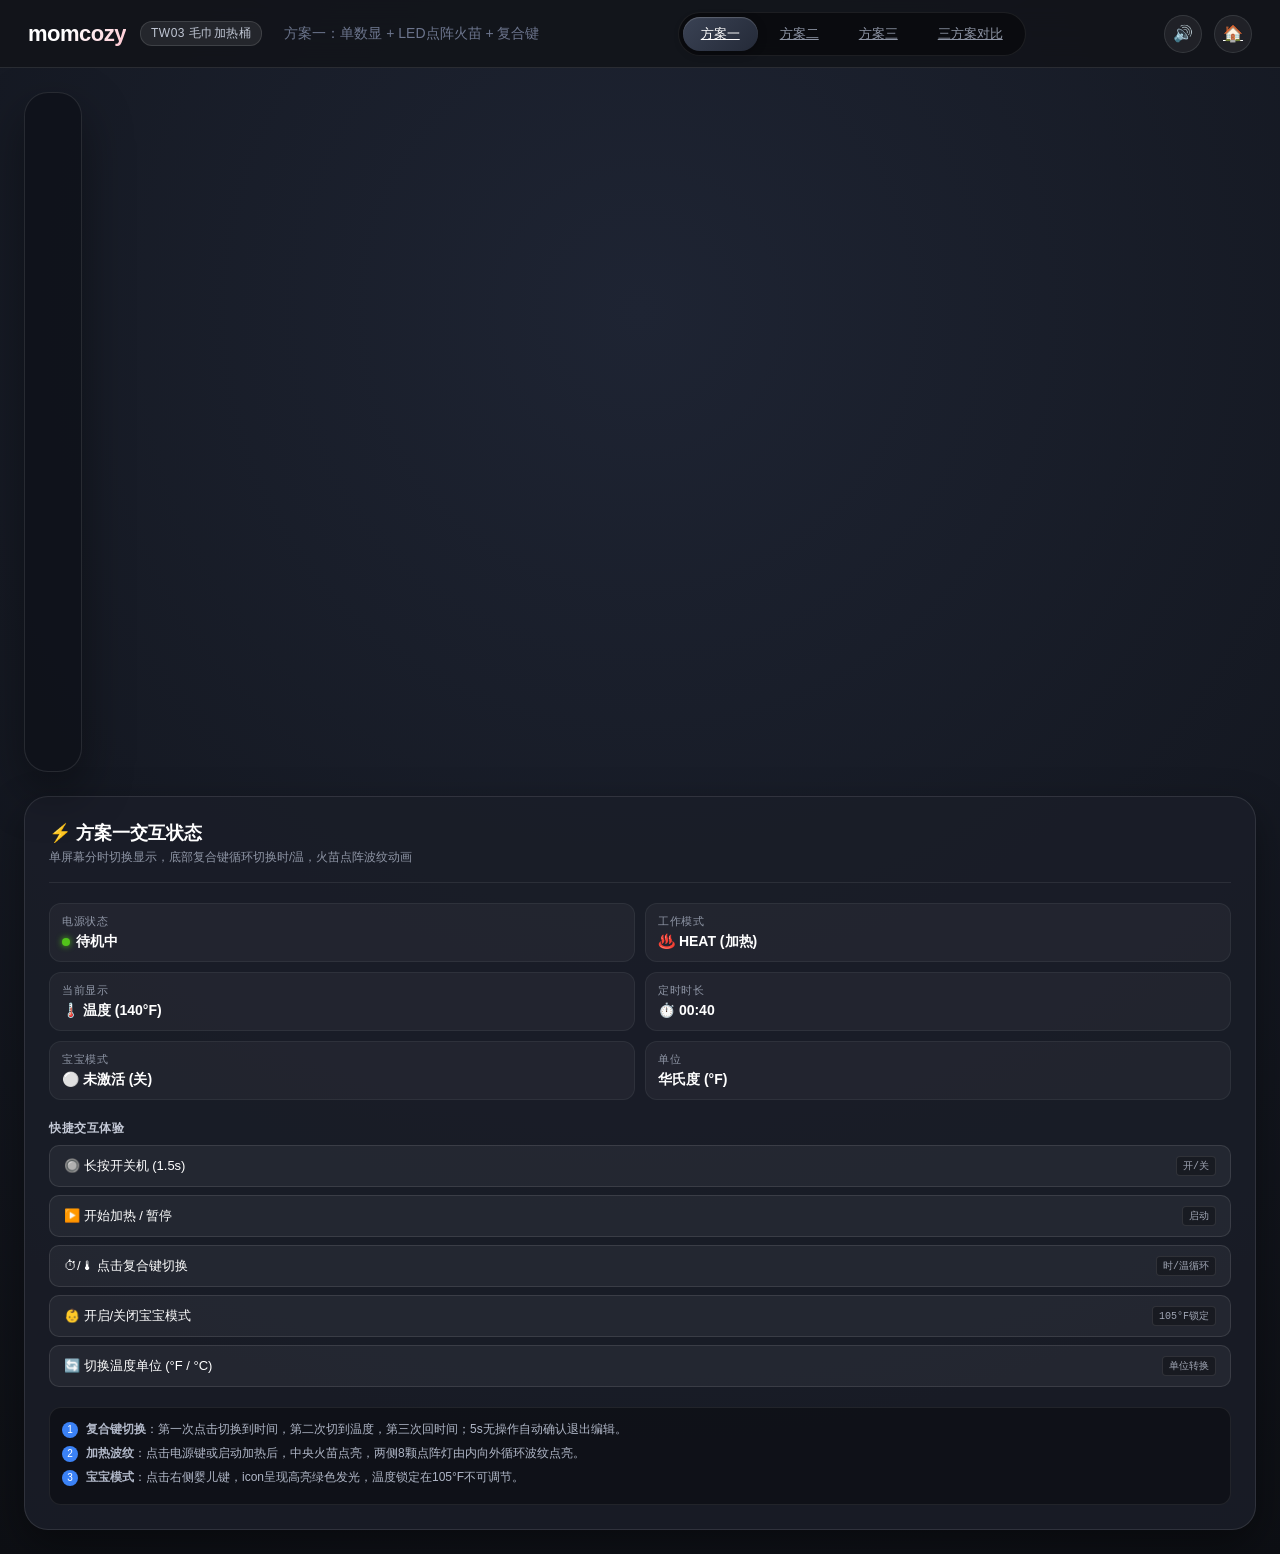
==== scheme1.html @ 0656e8d6 "1.0.1" ====
<!DOCTYPE html>
<html lang="zh-CN">
<head>
  <meta charset="UTF-8">
  <meta name="viewport" content="width=device-width, initial-scale=1.0">
  <title>Momcozy TW03 - 方案一体验Demo (单数显+点阵火苗)</title>
  <link rel="stylesheet" href="style.css">
</head>
<body>
  <header class="app-header">
    <div class="brand-section">
      <span class="brand-logo">momcozy</span>
      <span class="product-tag">TW03 毛巾加热桶</span>
      <span style="color: #6c758d; font-size: 14px; margin-left: 8px;">方案一：单数显 + LED点阵火苗 + 复合键</span>
    </div>
    <div class="scheme-nav">
      <a href="scheme1.html" class="nav-tab active">方案一</a>
      <a href="scheme2.html" class="nav-tab">方案二</a>
      <a href="scheme3.html" class="nav-tab">方案三</a>
      <a href="index.html" class="nav-tab">三方案对比</a>
    </div>
    <div class="header-actions">
      <button class="btn-icon" id="btnSound" title="声音开/关">🔊</button>
      <a href="index.html" class="btn-icon" title="返回主页">🏠</a>
    </div>
  </header>

  <main class="app-container">
    <!-- Interactive Device Viewport -->
    <div class="stage-container">
      <div class="device-wrapper" id="scheme1Device">
        <img class="device-bg" src="images/设备面板.png" alt="Momcozy TW03 设备面板">

        <div class="device-touch-layer">
          <!-- Time & Temp Selection Tabs -->
          <div class="pos-time-tab" id="s1TabTime">
            <div class="tab-label">Time</div>
            <div class="tab-indicator-line"></div>
          </div>
          <div class="pos-temp-tab" id="s1TabTemp">
            <div class="tab-label active">Temp</div>
            <div class="tab-indicator-line active"></div>
          </div>

          <!-- Status Icons -->
          <img class="status-icon s1-icon-wifi active" src="images/名称=wifi.svg" alt="Wifi">
          <img class="status-icon s1-icon-alarm" src="images/名称=闹铃.svg" alt="Alarm">
          <img class="status-icon s1-icon-ion" src="images/名称=离子加热.svg" alt="Ion">
          <img class="status-icon s1-icon-f active" src="images/名称=华氏度.svg" alt="°F">
          <img class="status-icon s1-icon-c" src="images/名称=摄氏度.svg" alt="°C">
          <img class="status-icon s1-icon-lock" src="images/名称=童锁.svg" alt="Lock">

          <!-- 7-Segment Digital Display -->
          <div class="s1-digits"></div>

          <!-- Flame + Dot Matrix Indicator -->
          <div class="s1-indicator-bar">
            <div class="dots-group">
              <div class="indicator-dot" data-idx="0"></div>
              <div class="indicator-dot" data-idx="1"></div>
              <div class="indicator-dot" data-idx="2"></div>
              <div class="indicator-dot" data-idx="3"></div>
            </div>
            <img class="indicator-flame" src="images/指示灯小火苗.svg" alt="Flame">
            <div class="dots-group">
              <div class="indicator-dot" data-idx="4"></div>
              <div class="indicator-dot" data-idx="5"></div>
              <div class="indicator-dot" data-idx="6"></div>
              <div class="indicator-dot" data-idx="7"></div>
            </div>
          </div>

          <!-- Adjust Buttons -->
          <div class="btn-touch btn-adjust-left" id="s1BtnMinus" title="减少参数">
            <img src="images/减号.svg" alt="-" style="width:100%;height:100%;">
          </div>
          <div class="btn-touch btn-adjust-right" id="s1BtnPlus" title="增加参数">
            <img src="images/加号.svg" alt="+" style="width:100%;height:100%;">
          </div>

          <!-- Bottom Control Row -->
          <!-- Left: Composite Key -->
          <div class="btn-touch btn-composite-key" id="s1BtnComp" title="时间/温度复合切换 (长按切换单位)">
            <img src="images/时间:温度icon/状态=半亮.svg" alt="Time/Temp" style="width:100%;height:100%;">
          </div>

          <!-- Center: Heat-Dry Pill Bar -->
          <div class="pill-bar-container">
            <img class="pill-outline-svg" src="images/Heat-Dry模式pill栏.svg" alt="Pill">
            <div class="pill-section pill-heat active" id="s1PillHeat">Heat</div>
            <div class="pill-power-center power-persist" id="s1PillPower" title="短按启动/暂停，长按1.5s开关机">
              <img src="images/电源启停键尺寸1.svg" alt="Power">
            </div>
            <div class="pill-section pill-dry" id="s1PillDry">Dry</div>
          </div>

          <!-- Right: Baby Mode Key -->
          <div class="btn-touch btn-baby-key" id="s1BtnBaby" title="宝宝模式 (锁定105°F安全温)">
            <img src="images/宝宝模式.svg" alt="Baby Mode" style="width:100%;height:100%;">
          </div>
        </div>
      </div>
    </div>

    <!-- HUD Control & Status Dock -->
    <aside class="hud-panel">
      <div class="hud-header">
        <div class="hud-title">⚡ 方案一交互状态</div>
        <div class="hud-subtitle">单屏幕分时切换显示，底部复合键循环切换时/温，火苗点阵波纹动画</div>
      </div>

      <div class="status-badge-grid">
        <div class="status-card">
          <span class="status-card-label">电源状态</span>
          <span class="status-card-val" id="hudPower">
            <span class="status-indicator-dot green"></span> 待机中
          </span>
        </div>
        <div class="status-card">
          <span class="status-card-label">工作模式</span>
          <span class="status-card-val" id="hudMode">♨️ HEAT (加热)</span>
        </div>
        <div class="status-card">
          <span class="status-card-label">当前显示</span>
          <span class="status-card-val" id="hudDisplay">🌡️ 温度 (140°F)</span>
        </div>
        <div class="status-card">
          <span class="status-card-label">定时时长</span>
          <span class="status-card-val" id="hudTime">⏱️ 00:40</span>
        </div>
        <div class="status-card">
          <span class="status-card-label">宝宝模式</span>
          <span class="status-card-val" id="hudBaby">未激活 (关)</span>
        </div>
        <div class="status-card">
          <span class="status-card-label">单位</span>
          <span class="status-card-val" id="hudUnit">华氏度 (°F)</span>
        </div>
      </div>

      <div class="scenario-section">
        <span class="section-label">快捷交互体验</span>
        <div class="action-btn-group">
          <button class="action-btn" id="actTogglePower">
            <span>🔘 长按开关机 (1.5s)</span>
            <kbd>开/关</kbd>
          </button>
          <button class="action-btn" id="actStartHeat">
            <span>▶️ 开始加热 / 暂停</span>
            <kbd>启动</kbd>
          </button>
          <button class="action-btn" id="actCompKey">
            <span>⏱/🌡 点击复合键切换</span>
            <kbd>时/温循环</kbd>
          </button>
          <button class="action-btn" id="actBaby">
            <span>👶 开启/关闭宝宝模式</span>
            <kbd>105°F锁定</kbd>
          </button>
          <button class="action-btn" id="actUnit">
            <span>🔄 切换温度单位 (°F / °C)</span>
            <kbd>单位转换</kbd>
          </button>
        </div>
      </div>

      <div class="interaction-guide-box">
        <div class="guide-step">
          <span class="guide-badge">1</span>
          <span><strong>复合键切换</strong>：第一次点击切换到时间，第二次切到温度，第三次回时间；5s无操作自动确认退出编辑。</span>
        </div>
        <div class="guide-step">
          <span class="guide-badge">2</span>
          <span><strong>加热波纹</strong>：点击电源键或启动加热后，中央火苗点亮，两侧8颗点阵灯由内向外循环波纹点亮。</span>
        </div>
        <div class="guide-step">
          <span class="guide-badge">3</span>
          <span><strong>宝宝模式</strong>：点击右侧婴儿键，icon呈现高亮绿色发光，温度锁定在105°F不可调节。</span>
        </div>
      </div>
    </aside>
  </main>

  <script src="script.js"></script>
  <script>
    if (window.self !== window.top || location.search.includes('embed=true')) {
      document.body.classList.add('is-embedded');
    }
    document.addEventListener('DOMContentLoaded', () => {
      const deviceEl = document.getElementById('scheme1Device');
      const hudPower = document.getElementById('hudPower');
      const hudMode = document.getElementById('hudMode');
      const hudDisplay = document.getElementById('hudDisplay');
      const hudTime = document.getElementById('hudTime');
      const hudBaby = document.getElementById('hudBaby');
      const hudUnit = document.getElementById('hudUnit');

      const s1 = new Scheme1Controller(deviceEl, (state) => {
        let pTxt = '待机中';
        let pClass = 'green';
        if (state.power === 'off') { pTxt = '已关机'; pClass = ''; }
        else if (state.power === 'running') { pTxt = '运行加热中...'; pClass = 'orange'; }
        else if (state.power === 'paused') { pTxt = '已暂停'; pClass = 'gold'; }

        hudPower.innerHTML = `<span class="status-indicator-dot ${pClass}"></span> ${pTxt}`;
        hudMode.textContent = state.mode === 'heat' ? '♨️ HEAT (加热)' : '💨 DRY (烘干)';
        hudDisplay.textContent = state.displayMode === 'temp' 
          ? `🌡️ 温度 (${state.temp}°${state.unit})` 
          : `⏱️ 时间 (${state.time})`;
        hudTime.textContent = `⏱️ ${state.time}`;
        hudBaby.textContent = state.babyMode ? '🟢 已激活 (105°F锁定)' : '⚪ 未激活 (关)';
        hudBaby.style.color = state.babyMode ? '#52c41a' : '#fff';
        hudUnit.textContent = state.unit === 'F' ? '华氏度 (°F)' : '摄氏度 (°C)';
      });

      // Quick Action Buttons
      document.getElementById('actTogglePower').addEventListener('click', () => s1.toggleOnOff());
      document.getElementById('actStartHeat').addEventListener('click', () => s1.toggleStartPause());
      document.getElementById('actCompKey').addEventListener('click', () => s1.cycleCompositeKey());
      document.getElementById('actBaby').addEventListener('click', () => s1.toggleBabyMode());
      document.getElementById('actUnit').addEventListener('click', () => s1.toggleUnit());

      // Sound button
      const soundBtn = document.getElementById('btnSound');
      soundBtn.addEventListener('click', () => {
        sound.muted = !sound.muted;
        soundBtn.textContent = sound.muted ? '🔇' : '🔊';
        soundBtn.classList.toggle('active', !sound.muted);
      });
    });
  </script>
</body>
</html>
---- style.css ----
/* ==========================================================================
   Momcozy TW03 Towel Warmer Interactive Demos - Unified Design System
   ========================================================================== */

:root {
  --primary-glow: rgba(255, 255, 255, 0.95);
  --primary-dim: rgba(255, 255, 255, 0.15);
  --primary-half: rgba(255, 255, 255, 0.45);
  --brand-pink: #FF8FA3;
  --accent-gold: #FFCC00;
  --accent-gold-glow: rgba(255, 204, 0, 0.65);
  --accent-flame: #FF7A00;
  --accent-green: #52C41A;
  --accent-green-glow: rgba(82, 196, 26, 0.75);
  --bg-dark: #12141A;
  --bg-card: rgba(26, 30, 40, 0.85);
  --card-border: rgba(255, 255, 255, 0.1);
  --text-main: #FFFFFF;
  --text-muted: #8E95A5;
  --font-family: -apple-system, BlinkMacSystemFont, "Segoe UI", Roboto, "PingFang SC", "Hiragino Sans GB", "Microsoft YaHei", sans-serif;
}

* {
  box-sizing: border-box;
  margin: 0;
  padding: 0;
  user-select: none;
  -webkit-user-select: none;
}

body {
  font-family: var(--font-family);
  background: radial-gradient(circle at 50% 20%, #1e2433 0%, #0d0f14 100%);
  color: var(--text-main);
  min-height: 100vh;
  display: flex;
  flex-direction: column;
  overflow-x: hidden;
}

/* ---------------- Top Navigation Bar ---------------- */
.app-header {
  height: 68px;
  background: rgba(18, 20, 26, 0.9);
  backdrop-filter: blur(16px);
  -webkit-backdrop-filter: blur(16px);
  border-bottom: 1px solid var(--card-border);
  display: flex;
  align-items: center;
  justify-content: space-between;
  padding: 0 28px;
  position: sticky;
  top: 0;
  z-index: 1000;
}

.brand-section {
  display: flex;
  align-items: center;
  gap: 14px;
}

.brand-logo {
  font-size: 22px;
  font-weight: 700;
  letter-spacing: -0.5px;
  background: linear-gradient(135deg, #ffffff 40%, #ffc6d0 100%);
  -webkit-background-clip: text;
  -webkit-text-fill-color: transparent;
}

.product-tag {
  background: rgba(255, 255, 255, 0.08);
  border: 1px solid rgba(255, 255, 255, 0.12);
  padding: 3px 10px;
  border-radius: 12px;
  font-size: 12px;
  color: #c0c6d4;
  letter-spacing: 0.5px;
}

.scheme-nav {
  display: flex;
  background: rgba(0, 0, 0, 0.4);
  padding: 4px;
  border-radius: 30px;
  border: 1px solid rgba(255, 255, 255, 0.08);
  gap: 4px;
}

.nav-tab {
  padding: 8px 18px;
  border-radius: 20px;
  font-size: 13px;
  font-weight: 500;
  color: var(--text-muted);
  cursor: pointer;
  transition: all 0.25s ease;
  border: none;
  background: transparent;
  display: flex;
  align-items: center;
  gap: 6px;
}

.nav-tab:hover {
  color: #fff;
  background: rgba(255, 255, 255, 0.05);
}

.nav-tab.active {
  background: linear-gradient(135deg, #3a4254 0%, #242a38 100%);
  color: #ffffff;
  box-shadow: 0 2px 10px rgba(0, 0, 0, 0.3), inset 0 1px 1px rgba(255, 255, 255, 0.2);
}

.header-actions {
  display: flex;
  align-items: center;
  gap: 12px;
}

.btn-icon {
  background: rgba(255, 255, 255, 0.06);
  border: 1px solid rgba(255, 255, 255, 0.1);
  color: #fff;
  width: 38px;
  height: 38px;
  border-radius: 50%;
  display: flex;
  align-items: center;
  justify-content: center;
  cursor: pointer;
  font-size: 16px;
  transition: all 0.2s ease;
}

.btn-icon:hover {
  background: rgba(255, 255, 255, 0.15);
  transform: translateY(-1px);
}

.btn-icon.active {
  background: rgba(82, 196, 26, 0.2);
  border-color: rgba(82, 196, 26, 0.5);
  color: #52c41a;
}

/* ---------------- Main Layout ---------------- */
.app-container {
  display: flex;
  flex: 1;
  padding: 24px;
  gap: 24px;
  max-width: 1720px;
  width: 100%;
  margin: 0 auto;
  align-items: flex-start;
}

/* ---------------- Device Stage ---------------- */
.stage-container {
  flex: 1;
  display: flex;
  flex-direction: column;
  align-items: center;
  justify-content: center;
  background: rgba(14, 17, 24, 0.75);
  border: 1px solid var(--card-border);
  border-radius: 24px;
  padding: 28px;
  box-shadow: 0 20px 50px rgba(0, 0, 0, 0.4);
  position: relative;
  min-height: 680px;
}

.device-wrapper {
  position: relative;
  width: 100%;
  max-width: 960px;
  aspect-ratio: 4080 / 2910;
  border-radius: 32px;
  overflow: hidden;
  box-shadow: 0 30px 60px rgba(0, 0, 0, 0.6), 0 0 100px rgba(255, 255, 255, 0.03);
  background: #e6e6e6;
}

.device-bg {
  position: absolute;
  inset: 0;
  width: 100%;
  height: 100%;
  object-fit: cover;
  pointer-events: none;
}

/* Interactive Overlay on top of device-panel */
.device-touch-layer {
  position: absolute;
  inset: 0;
  width: 100%;
  height: 100%;
  z-index: 10;
}

/* ---------------- Component Positioning Tokens (Percentage relative to 4080x2910) ---------------- */
.pos-time-tab {
  position: absolute;
  left: 42.19%;
  top: 39.18%;
  width: 7.11%;
  text-align: center;
  cursor: pointer;
  transition: all 0.2s ease;
}

.pos-temp-tab {
  position: absolute;
  left: 50.70%;
  top: 39.18%;
  width: 7.11%;
  text-align: center;
  cursor: pointer;
  transition: all 0.2s ease;
}

.tab-label {
  font-family: 'Montserrat', var(--font-family);
  font-size: clamp(12px, 1.2vw, 22px);
  font-weight: 600;
  letter-spacing: -0.5px;
  color: #fff;
  opacity: 0.15;
  transition: opacity 0.25s ease;
}

.tab-label.active {
  opacity: 1;
  text-shadow: 0 0 12px rgba(255, 255, 255, 0.8);
}

.tab-indicator-line {
  height: 3px;
  width: 100%;
  margin-top: 4px;
  background: linear-gradient(90deg, rgba(255,255,255,0) 0%, #fff 20%, #fff 80%, rgba(255,255,255,0) 100%);
  opacity: 0;
  transition: opacity 0.25s ease;
}

.tab-indicator-line.active {
  opacity: 1;
  box-shadow: 0 0 8px rgba(255, 255, 255, 0.8);
}

/* ---------------- Segmented Digits ---------------- */
.digit-display {
  display: flex;
  align-items: center;
  justify-content: center;
  position: absolute;
}

/* Scheme 1 digits */
.s1-digits {
  position: absolute;
  left: 42.44%;
  top: 43.23%;
  width: 15.12%;
  height: 7.46%;
  display: flex;
  align-items: center;
  justify-content: center;
  gap: 1.2%;
  pointer-events: none;
}

/* ---------------- Embedded Mode for Compare & iFrames ---------------- */
body.is-embedded {
  background: transparent !important;
  min-height: auto !important;
  overflow: hidden !important;
}

body.is-embedded .app-header,
body.is-embedded .hud-panel {
  display: none !important;
}

body.is-embedded .app-container {
  padding: 0 !important;
  margin: 0 !important;
  max-width: 100% !important;
}

body.is-embedded .stage-container {
  padding: 0 !important;
  border: none !important;
  background: transparent !important;
  box-shadow: none !important;
  min-height: auto !important;
}

body.is-embedded .device-wrapper {
  max-width: 100% !important;
  box-shadow: none !important;
}

/* Scheme 2 & 3 upper time digits */
.s23-time-digits {
  left: 42.87%;
  top: 38.83%;
  width: 14.32%;
  height: 7.01%;
  display: flex;
  align-items: center;
  justify-content: center;
  gap: 1.1%;
}

/* Scheme 2 lower temp digits */
.s2-temp-digits {
  left: 45.09%;
  top: 49.97%;
  width: 10.75%;
  height: 7.01%;
  display: flex;
  align-items: center;
  justify-content: center;
  gap: 1.2%;
}

/* Scheme 3 lower temp digits */
.s3-temp-digits {
  left: 45.09%;
  top: 46.74%;
  width: 10.75%;
  height: 7.01%;
  display: flex;
  align-items: center;
  justify-content: center;
  gap: 1.2%;
}

.seg-digit {
  height: 100%;
  aspect-ratio: 117 / 217;
  object-fit: contain;
  transition: opacity 0.2s ease, filter 0.2s ease;
}

.seg-digit-w16 {
  height: 100%;
  aspect-ratio: 110 / 204;
  object-fit: contain;
  transition: opacity 0.2s ease, filter 0.2s ease;
}

.seg-colon {
  height: 52%;
  aspect-ratio: 17 / 114;
  object-fit: contain;
  margin: 0 1px;
}

/* Blinking effect when in edit mode */
@keyframes segBlink {
  0%, 100% { opacity: 1; filter: drop-shadow(0 0 8px rgba(255, 255, 255, 0.7)); }
  50% { opacity: 0.12; filter: none; }
}

.blinking {
  animation: segBlink 1s infinite ease-in-out;
}

/* ---------------- Status Icons ---------------- */
.status-icon {
  position: absolute;
  width: 1.32%;
  aspect-ratio: 1;
  opacity: 0.1;
  transition: opacity 0.25s ease, filter 0.25s ease;
}

.status-icon.active {
  opacity: 1;
  filter: drop-shadow(0 0 6px rgba(255, 255, 255, 0.8));
}

/* Scheme 1 Icon Positions */
.s1-icon-wifi { left: 40.04%; top: 43.13%; }
.s1-icon-alarm { left: 40.04%; top: 46.03%; }
.s1-icon-ion { left: 40.04%; top: 48.93%; }
.s1-icon-f { left: 58.64%; top: 43.13%; }
.s1-icon-c { left: 58.64%; top: 46.03%; }
.s1-icon-lock { left: 58.64%; top: 48.93%; }

/* Scheme 2 Icon Positions */
.s2-icon-wifi { left: 44.42%; top: 35.33%; }
.s2-icon-alarm { left: 47.71%; top: 35.33%; }
.s2-icon-ion { left: 51.02%; top: 35.33%; }
.s2-icon-lock { left: 54.30%; top: 35.33%; }
.s2-icon-f { left: 55.85%; top: 50.24%; }
.s2-icon-c { left: 55.85%; top: 54.85%; }

/* Scheme 3 Icon Positions */
.s3-icon-wifi { left: 40.66%; top: 36.46%; }
.s3-icon-alarm { left: 46.32%; top: 36.46%; }
.s3-icon-lock { left: 52.21%; top: 36.46%; }
.s3-icon-ion { left: 58.06%; top: 36.46%; }
.s3-icon-f { left: 55.85%; top: 47.00%; }
.s3-icon-c { left: 55.85%; top: 51.60%; }

/* ---------------- Scheme 1 Flame & Dots Indicator ---------------- */
.s1-indicator-bar {
  position: absolute;
  left: 42.52%;
  top: 53.45%;
  width: 14.96%;
  height: 1.44%;
  display: flex;
  align-items: center;
  justify-content: space-between;
}

.dots-group {
  display: flex;
  align-items: center;
  gap: clamp(4px, 0.4vw, 12px);
}

.indicator-dot {
  width: clamp(3px, 0.42vw, 8px);
  aspect-ratio: 1;
  border-radius: 50%;
  background: #ffffff;
  opacity: 0.15;
  transition: all 0.25s ease;
}

.indicator-dot.active {
  opacity: 1;
  background: #ffcc00;
  box-shadow: 0 0 8px #ffcc00;
}

.indicator-flame {
  width: clamp(10px, 1.03vw, 20px);
  aspect-ratio: 1;
  opacity: 0.25;
  transition: all 0.3s ease;
}

.indicator-flame.active {
  opacity: 1;
  filter: drop-shadow(0 0 10px #ff9800) drop-shadow(0 0 16px #ffcc00);
}

/* ---------------- Scheme 2 & 3 Yellow Divider Line & Sweeping Animation ---------------- */
.divider-line-container {
  position: absolute;
  height: 8px;
  border-radius: 4px;
  overflow: hidden;
  background: rgba(255, 204, 0, 0.1);
  transform: translate(-50%, -50%);
}

.s2-divider {
  left: 50%;
  top: 48.18%;
  width: 18.11%;
}

.s3-divider {
  left: 50%;
  top: 45.0%;
  width: 18.70%;
}

.divider-static-line {
  width: 100%;
  height: 100%;
  background: linear-gradient(90deg, rgba(255, 255, 255, 0) 0%, rgba(255, 255, 255, 0.3) 10%, rgba(255, 255, 255, 0.3) 90%, rgba(255, 255, 255, 0) 100%);
  opacity: 1;
  transition: opacity 0.3s ease;
}

.divider-glow-sweep {
  position: absolute;
  top: 0;
  left: -40%;
  width: 45%;
  height: 100%;
  background: linear-gradient(90deg, rgba(255, 204, 0, 0) 0%, #ffcc00 50%, rgba(255, 204, 0, 0) 100%);
  opacity: 0;
  border-radius: 4px;
  box-shadow: 0 0 12px rgba(255, 204, 0, 0.8);
}

@keyframes goldenSweep {
  0% { left: -45%; }
  100% { left: 100%; }
}

.running .divider-glow-sweep {
  opacity: 1;
  animation: goldenSweep 2.2s infinite ease-in-out;
}

.running .divider-static-line {
  opacity: 0.1;
}

/* ---------------- Buttons & Touch Targets ---------------- */
.btn-touch {
  position: absolute;
  display: flex;
  align-items: center;
  justify-content: center;
  cursor: pointer;
  transition: transform 0.15s ease, filter 0.2s ease, opacity 0.2s ease;
  user-select: none;
  -webkit-user-select: none;
  z-index: 10;
}

.btn-touch img {
  width: 100%;
  height: 100%;
  object-fit: contain;
  display: block;
  pointer-events: none;
  transition: filter 0.2s ease;
}

.btn-touch:active {
  transform: translate(-50%, -50%) scale(0.92) !important;
}

.btn-touch::after {
  content: '';
  position: absolute;
  top: -12px;
  bottom: -12px;
  left: -12px;
  right: -12px;
  cursor: pointer;
}

/* Plus & Minus Adjustment Buttons */
.btn-adjust-left {
  position: absolute;
  left: 36.46%;
  top: 46.94%;
  width: 2.94%;
  aspect-ratio: 1;
  transform: translate(-50%, -50%);
  opacity: 0.45;
}

.btn-adjust-right {
  position: absolute;
  left: 63.54%;
  top: 46.96%;
  width: 2.94%;
  aspect-ratio: 1;
  transform: translate(-50%, -50%);
  opacity: 0.45;
}

/* Scheme 2 Adjust Buttons */
.s2-adjust-left {
  left: 36.48% !important;
  top: 48.16% !important;
}

.s2-adjust-right {
  left: 63.54% !important;
  top: 48.18% !important;
}

/* Scheme 3 Adjust Buttons */
.s3-adjust-left {
  position: absolute;
  left: 36.48%;
  top: 44.97%;
  width: 2.94%;
  aspect-ratio: 1;
  transform: translate(-50%, -50%);
  opacity: 0.45;
}

.s3-adjust-right {
  position: absolute;
  left: 63.54%;
  top: 44.98%;
  width: 2.94%;
  aspect-ratio: 1;
  transform: translate(-50%, -50%);
  opacity: 0.45;
}

.btn-adjust-left.active, .btn-adjust-right.active,
.s3-adjust-left.active, .s3-adjust-right.active {
  opacity: 1;
  filter: drop-shadow(0 0 8px rgba(255, 255, 255, 0.7));
}

.btn-adjust-left.disabled, .btn-adjust-right.disabled,
.s3-adjust-left.disabled, .s3-adjust-right.disabled {
  opacity: 0.08 !important;
  cursor: not-allowed;
  pointer-events: none;
}

/* ---------------- Bottom Row Controls ---------------- */
/* Pill Bar */
.pill-bar-container {
  position: absolute;
  left: 50%;
  top: 62.11%;
  width: 18.11%;
  height: 6.19%;
  transform: translate(-50%, -50%);
  display: flex;
  align-items: center;
  justify-content: space-between;
  z-index: 5;
}

.s2-pill-bar {
  top: 65.57%;
}

.s3-pill-bar {
  top: 60.65%;
  width: 19.09%;
}

.pill-outline-svg {
  position: absolute;
  inset: 0;
  width: 100%;
  height: 100%;
  pointer-events: none;
  opacity: 0.45;
  transition: opacity 0.3s ease;
}

.pill-section {
  flex: 1;
  height: 100%;
  display: flex;
  align-items: center;
  justify-content: center;
  font-family: 'Montserrat', var(--font-family);
  font-size: clamp(12px, 1.1vw, 20px);
  font-weight: 600;
  color: #fff;
  opacity: 0.35;
  cursor: pointer;
  transition: all 0.25s ease;
  z-index: 2;
}

.pill-section.active {
  opacity: 1;
  text-shadow: 0 0 10px rgba(255, 255, 255, 0.85);
}

.pill-power-center {
  width: 20%;
  height: 100%;
  display: flex;
  align-items: center;
  justify-content: center;
  cursor: pointer;
  z-index: 3;
}

.pill-power-center img {
  width: 65%;
  height: 65%;
  object-fit: contain;
  opacity: 0.45;
  transition: all 0.25s ease;
}

.pill-power-center.active img {
  opacity: 1;
  filter: drop-shadow(0 0 10px rgba(255, 255, 255, 0.9));
}

/* Scheme 3 Pill Center has Baby Mode */
.pill-baby-center {
  width: 20%;
  height: 100%;
  display: flex;
  align-items: center;
  justify-content: center;
  cursor: pointer;
  z-index: 3;
}

.pill-baby-center img {
  width: 68%;
  height: 68%;
  object-fit: contain;
  opacity: 0.45;
  transition: all 0.25s ease;
}

/* Time/Temp Composite Key (Left of Pill) */
.btn-composite-key {
  position: absolute;
  left: 36.47%;
  top: 62.11%;
  width: 3.68%;
  aspect-ratio: 1;
  transform: translate(-50%, -50%);
  cursor: pointer;
  opacity: 0.45;
  transition: all 0.25s ease;
}

.s2-composite-key {
  left: 36.48%;
  top: 65.57%;
}

.btn-composite-key.active, .btn-composite-key:hover {
  opacity: 1;
  filter: drop-shadow(0 0 8px rgba(255, 255, 255, 0.8));
}

/* Baby Mode Key (Right of Pill) */
.btn-baby-key {
  position: absolute;
  left: 63.53%;
  top: 62.11%;
  width: 3.06%;
  aspect-ratio: 1;
  transform: translate(-50%, -50%);
  cursor: pointer;
  opacity: 0.45;
  transition: all 0.3s cubic-bezier(0.34, 1.56, 0.64, 1);
}

.s2-baby-key {
  left: 63.54%;
  top: 65.57%;
}

.btn-baby-key:hover {
  opacity: 0.8;
}

/* Green Active Baby Mode styling requested by user */
.baby-active {
  opacity: 1 !important;
  filter: drop-shadow(0 0 8px #52c41a) drop-shadow(0 0 16px rgba(82, 196, 26, 0.7)) !important;
  transform: translate(-50%, -50%) scale(1.05) !important;
}

.baby-active img {
  filter: invert(65%) sepia(85%) saturate(450%) hue-rotate(85deg) brightness(105%) contrast(105%) drop-shadow(0 0 4px #52c41a) !important;
}

.pill-baby-center.baby-active img {
  opacity: 1 !important;
  filter: invert(65%) sepia(85%) saturate(450%) hue-rotate(85deg) brightness(105%) contrast(105%) drop-shadow(0 0 6px #52c41a) drop-shadow(0 0 12px rgba(82, 196, 26, 0.8)) !important;
  transform: scale(1.08);
}

/* Scheme 3 Independent Time & Temp Keys */
.s3-time-btn {
  position: absolute;
  left: 36.48%;
  top: 60.65%;
  width: 3.06%;
  aspect-ratio: 1;
  transform: translate(-50%, -50%);
  cursor: pointer;
  opacity: 0.45;
  transition: all 0.25s ease;
}

.s3-time-btn.active, .s3-time-btn:hover {
  opacity: 1;
  filter: drop-shadow(0 0 8px rgba(255, 255, 255, 0.85));
}

.s3-temp-btn {
  position: absolute;
  left: 63.53%;
  top: 60.65%;
  width: 3.06%;
  aspect-ratio: 1;
  transform: translate(-50%, -50%);
  cursor: pointer;
  opacity: 0.45;
  transition: all 0.25s ease;
}

.s3-temp-btn.active, .s3-temp-btn:hover {
  opacity: 1;
  filter: drop-shadow(0 0 8px rgba(255, 255, 255, 0.85));
}

/* Scheme 3 Independent Standalone Power Button */
.s3-power-btn {
  position: absolute;
  left: 50%;
  top: 69.07%;
  width: 3.92%;
  aspect-ratio: 1;
  transform: translate(-50%, -50%);
  cursor: pointer;
  opacity: 0.45;
  transition: all 0.25s ease;
  display: flex;
  align-items: center;
  justify-content: center;
}

.s3-power-btn img {
  width: 100%;
  height: 100%;
  object-fit: contain;
  opacity: 0.45;
  transition: all 0.25s ease;
}

.s3-power-btn.active img, .s3-power-btn:hover img {
  opacity: 1;
  filter: drop-shadow(0 0 10px rgba(255, 255, 255, 0.9));
}

/* ---------------- Machine Turned OFF / Deep Standby ---------------- */
.device-off .device-touch-layer > *:not(.power-persist) {
  opacity: 0 !important;
  pointer-events: none !important;
  filter: none !important;
  animation: none !important;
}

.device-off .power-persist {
  opacity: 0.15 !important;
  pointer-events: auto !important;
}

/* ---------------- Sidebar / HUD Panel ---------------- */
.hud-panel {
  width: 380px;
  background: var(--bg-card);
  border: 1px solid var(--card-border);
  border-radius: 24px;
  padding: 24px;
  display: flex;
  flex-direction: column;
  gap: 20px;
  box-shadow: 0 16px 40px rgba(0, 0, 0, 0.4);
}

.hud-header {
  border-bottom: 1px solid rgba(255, 255, 255, 0.08);
  padding-bottom: 16px;
}

.hud-title {
  font-size: 18px;
  font-weight: 700;
  color: #fff;
  display: flex;
  align-items: center;
  gap: 8px;
}

.hud-subtitle {
  font-size: 12px;
  color: var(--text-muted);
  margin-top: 4px;
  line-height: 1.4;
}

.status-badge-grid {
  display: grid;
  grid-template-columns: 1fr 1fr;
  gap: 10px;
}

.status-card {
  background: rgba(255, 255, 255, 0.04);
  border: 1px solid rgba(255, 255, 255, 0.06);
  border-radius: 12px;
  padding: 10px 12px;
  display: flex;
  flex-direction: column;
  gap: 4px;
}

.status-card-label {
  font-size: 11px;
  color: var(--text-muted);
  text-transform: uppercase;
  letter-spacing: 0.5px;
}

.status-card-val {
  font-size: 14px;
  font-weight: 600;
  color: #fff;
  display: flex;
  align-items: center;
  gap: 6px;
}

.status-indicator-dot {
  width: 8px;
  height: 8px;
  border-radius: 50%;
  background: #666;
}

.status-indicator-dot.green { background: #52c41a; box-shadow: 0 0 6px #52c41a; }
.status-indicator-dot.orange { background: #fa8c16; box-shadow: 0 0 6px #fa8c16; }
.status-indicator-dot.gold { background: #fadb14; box-shadow: 0 0 6px #fadb14; }

/* Quick Action Scenario Buttons */
.scenario-section {
  display: flex;
  flex-direction: column;
  gap: 8px;
}

.section-label {
  font-size: 12px;
  font-weight: 600;
  color: #c4c9d6;
  text-transform: uppercase;
  letter-spacing: 0.5px;
}

.action-btn-group {
  display: flex;
  flex-direction: column;
  gap: 8px;
}

.action-btn {
  background: rgba(255, 255, 255, 0.05);
  border: 1px solid rgba(255, 255, 255, 0.1);
  color: #fff;
  padding: 10px 14px;
  border-radius: 10px;
  font-size: 13px;
  font-weight: 500;
  cursor: pointer;
  display: flex;
  align-items: center;
  justify-content: space-between;
  transition: all 0.2s ease;
}

.action-btn:hover {
  background: rgba(255, 255, 255, 0.12);
  border-color: rgba(255, 255, 255, 0.25);
  transform: translateX(2px);
}

.action-btn kbd {
  font-size: 10px;
  background: rgba(0, 0, 0, 0.3);
  padding: 2px 6px;
  border-radius: 4px;
  color: #a0a6b5;
  border: 1px solid rgba(255, 255, 255, 0.1);
}

/* Interactive Operation Log / Feedback Toast */
.interaction-guide-box {
  background: rgba(0, 0, 0, 0.35);
  border: 1px solid rgba(255, 255, 255, 0.08);
  border-radius: 12px;
  padding: 12px;
  font-size: 12px;
  line-height: 1.5;
  color: #b0b7c7;
  max-height: 180px;
  overflow-y: auto;
}

.guide-step {
  display: flex;
  align-items: flex-start;
  gap: 8px;
  margin-bottom: 6px;
}

.guide-badge {
  background: #3b82f6;
  color: #fff;
  border-radius: 50%;
  width: 16px;
  height: 16px;
  font-size: 10px;
  display: flex;
  align-items: center;
  justify-content: center;
  flex-shrink: 0;
  margin-top: 2px;
}

/* ---------------- Side by Side Compare View ---------------- */
.compare-container {
  display: grid;
  grid-template-columns: repeat(3, 1fr);
  gap: 20px;
  width: 100%;
}

.compare-col {
  background: rgba(14, 17, 24, 0.85);
  border: 1px solid var(--card-border);
  border-radius: 20px;
  padding: 18px;
  display: flex;
  flex-direction: column;
  gap: 14px;
}

.compare-title {
  font-size: 16px;
  font-weight: 700;
  color: #fff;
  display: flex;
  align-items: center;
  justify-content: space-between;
}

.compare-badge {
  font-size: 11px;
  padding: 2px 8px;
  border-radius: 8px;
  background: rgba(255, 255, 255, 0.08);
  color: #9cb0d4;
}

.compare-col .device-wrapper {
  max-width: 100%;
  border-radius: 16px;
  box-shadow: 0 10px 30px rgba(0, 0, 0, 0.4);
}

.compare-action-row {
  display: flex;
  flex-wrap: wrap;
  gap: 6px;
  margin-top: 4px;
}

.compare-mini-btn {
  background: rgba(255, 255, 255, 0.07);
  border: 1px solid rgba(255, 255, 255, 0.12);
  color: #e2e8f0;
  padding: 6px 10px;
  border-radius: 8px;
  font-size: 11px;
  font-weight: 500;
  cursor: pointer;
  transition: all 0.2s ease;
}

.compare-mini-btn:hover {
  background: rgba(255, 255, 255, 0.16);
  border-color: rgba(255, 255, 255, 0.25);
  color: #fff;
}

.compare-col-status {
  display: flex;
  justify-content: space-between;
  align-items: center;
  font-size: 11px;
  color: #94a3b8;
  background: rgba(0, 0, 0, 0.25);
  padding: 6px 12px;
  border-radius: 8px;
  margin-top: 4px;
}

/* Responsive queries */
@media (max-width: 1280px) {
  .app-container {
    flex-direction: column;
  }
  .hud-panel {
    width: 100%;
  }
  .compare-container {
    grid-template-columns: 1fr;
  }
}
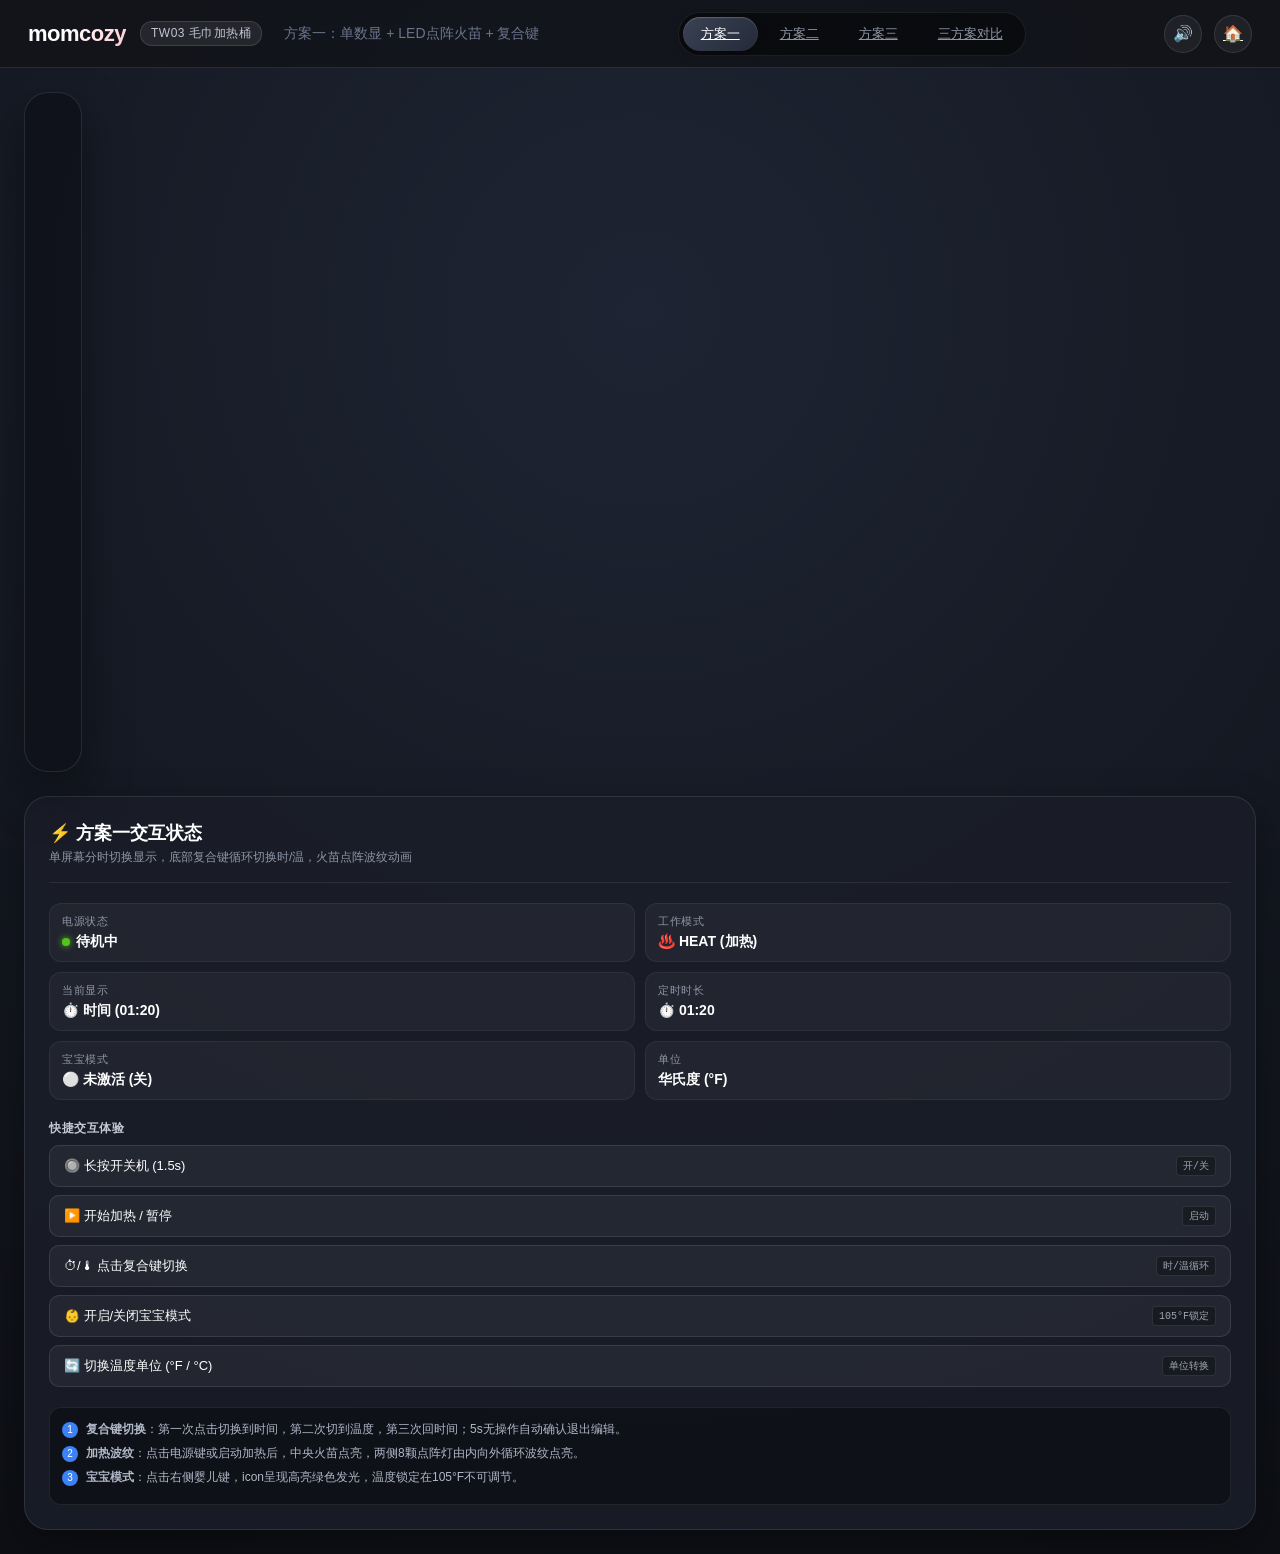
==== commit f3c593de: "style: update flame color to UI yellow, fix equal spacing and proportions" ====
--- a/scheme1.html
+++ b/scheme1.html
@@ -55,19 +55,17 @@
 
           <!-- Flame + Dot Matrix Indicator -->
           <div class="s1-indicator-bar">
-            <div class="dots-group">
-              <div class="indicator-dot" data-idx="0"></div>
-              <div class="indicator-dot" data-idx="1"></div>
-              <div class="indicator-dot" data-idx="2"></div>
-              <div class="indicator-dot" data-idx="3"></div>
-            </div>
-            <img class="indicator-flame" src="images/指示灯小火苗.svg" alt="Flame">
-            <div class="dots-group">
-              <div class="indicator-dot" data-idx="4"></div>
-              <div class="indicator-dot" data-idx="5"></div>
-              <div class="indicator-dot" data-idx="6"></div>
-              <div class="indicator-dot" data-idx="7"></div>
-            </div>
+            <div class="indicator-dot" data-idx="0"></div>
+            <div class="indicator-dot" data-idx="1"></div>
+            <div class="indicator-dot" data-idx="2"></div>
+            <div class="indicator-dot" data-idx="3"></div>
+            <svg class="indicator-flame" viewBox="0 0 42 42" fill="none">
+              <path d="M34.0292 9.17647C28.0292 10.5882 26.9704 15.5294 27.6763 18.3529C23.441 13.4118 23.441 8.11765 23.441 0C10.0292 4.94118 13.2057 19.4118 12.8527 23.6471C9.67627 20.8235 8.97039 14.4706 8.97039 14.4706C5.44097 16.2353 3.67627 21.1765 3.67627 25.0588C3.67627 34.5882 11.441 42 20.9704 42C30.4998 42 38.2645 34.2353 38.2645 25.0588C38.2645 19.4118 34.0292 16.5882 34.0292 9.17647Z" fill="currentColor"/>
+            </svg>
+            <div class="indicator-dot" data-idx="4"></div>
+            <div class="indicator-dot" data-idx="5"></div>
+            <div class="indicator-dot" data-idx="6"></div>
+            <div class="indicator-dot" data-idx="7"></div>
           </div>
 
           <!-- Adjust Buttons -->
--- a/style.css
+++ b/style.css
@@ -210,7 +210,9 @@
   top: 39.18%;
   width: 7.11%;
   text-align: center;
-  cursor: pointer;
+  cursor: default;
+  pointer-events: none;
+  user-select: none;
   transition: all 0.2s ease;
 }
 
@@ -220,13 +222,15 @@
   top: 39.18%;
   width: 7.11%;
   text-align: center;
-  cursor: pointer;
+  cursor: default;
+  pointer-events: none;
+  user-select: none;
   transition: all 0.2s ease;
 }
 
 .tab-label {
   font-family: 'Montserrat', var(--font-family);
-  font-size: clamp(12px, 1.2vw, 22px);
+  font-size: clamp(12px, 1.35vw, 28px);
   font-weight: 600;
   letter-spacing: -0.5px;
   color: #fff;
@@ -373,12 +377,37 @@
   animation: segBlink 1s infinite ease-in-out;
 }
 
+@keyframes lockBlink {
+  0%, 100% { opacity: 1; filter: drop-shadow(0 0 8px rgba(255, 255, 255, 0.9)); }
+  50% { opacity: 0.08; filter: none; }
+}
+
+.lock-warning-blink {
+  animation: lockBlink 0.6s infinite ease-in-out !important;
+}
+
+@keyframes pauseBlink {
+  0%, 100% { opacity: 1; }
+  50% { opacity: 0.12; }
+}
+
+.pause-blink {
+  animation: pauseBlink 2s infinite ease-in-out !important;
+}
+
+.low-power .device-touch-layer {
+  opacity: 0.35 !important;
+  transition: opacity 0.4s ease;
+}
+
+
 /* ---------------- Status Icons ---------------- */
 .status-icon {
   position: absolute;
   width: 1.32%;
   aspect-ratio: 1;
-  opacity: 0.1;
+  opacity: 0;
+  pointer-events: none;
   transition: opacity 0.25s ease, filter 0.25s ease;
 }
 
@@ -414,23 +443,19 @@
 /* ---------------- Scheme 1 Flame & Dots Indicator ---------------- */
 .s1-indicator-bar {
   position: absolute;
-  left: 42.52%;
-  top: 53.45%;
-  width: 14.96%;
+  left: 50%;
+  top: 53.60%;
+  width: 11.22%;
   height: 1.44%;
+  transform: translateX(-50%);
   display: flex;
   align-items: center;
   justify-content: space-between;
-}
-
-.dots-group {
-  display: flex;
-  align-items: center;
-  gap: clamp(4px, 0.4vw, 12px);
+  pointer-events: none;
 }
 
 .indicator-dot {
-  width: clamp(3px, 0.42vw, 8px);
+  width: clamp(3px, 0.32vw, 7px);
   aspect-ratio: 1;
   border-radius: 50%;
   background: #ffffff;
@@ -440,20 +465,23 @@
 
 .indicator-dot.active {
   opacity: 1;
-  background: #ffcc00;
-  box-shadow: 0 0 8px #ffcc00;
+  background: #fecb09;
+  box-shadow: 0 0 5px rgba(254, 203, 9, 0.8), 0 0 8px rgba(254, 203, 9, 0.4);
 }
 
 .indicator-flame {
-  width: clamp(10px, 1.03vw, 20px);
-  aspect-ratio: 1;
-  opacity: 0.25;
+  width: clamp(8px, 0.72vw, 15px);
+  height: clamp(10px, 0.90vw, 19px);
+  color: #ffffff;
+  opacity: 0.15;
   transition: all 0.3s ease;
+  display: block;
 }
 
 .indicator-flame.active {
   opacity: 1;
-  filter: drop-shadow(0 0 10px #ff9800) drop-shadow(0 0 16px #ffcc00);
+  color: #fecb09;
+  filter: drop-shadow(0 0 5px rgba(254, 203, 9, 0.85)) drop-shadow(0 0 10px rgba(254, 203, 9, 0.4));
 }
 
 /* ---------------- Scheme 2 & 3 Yellow Divider Line & Sweeping Animation ---------------- */
@@ -655,7 +683,7 @@
   align-items: center;
   justify-content: center;
   font-family: 'Montserrat', var(--font-family);
-  font-size: clamp(12px, 1.1vw, 20px);
+  font-size: clamp(12px, 1.25vw, 26px);
   font-weight: 600;
   color: #fff;
   opacity: 0.35;
@@ -846,8 +874,13 @@
 }
 
 .device-off .power-persist {
-  opacity: 0.15 !important;
+  opacity: 0.5 !important;
   pointer-events: auto !important;
+}
+
+.device-off .power-persist img {
+  opacity: 1 !important;
+  filter: none !important;
 }
 
 /* ---------------- Sidebar / HUD Panel ---------------- */
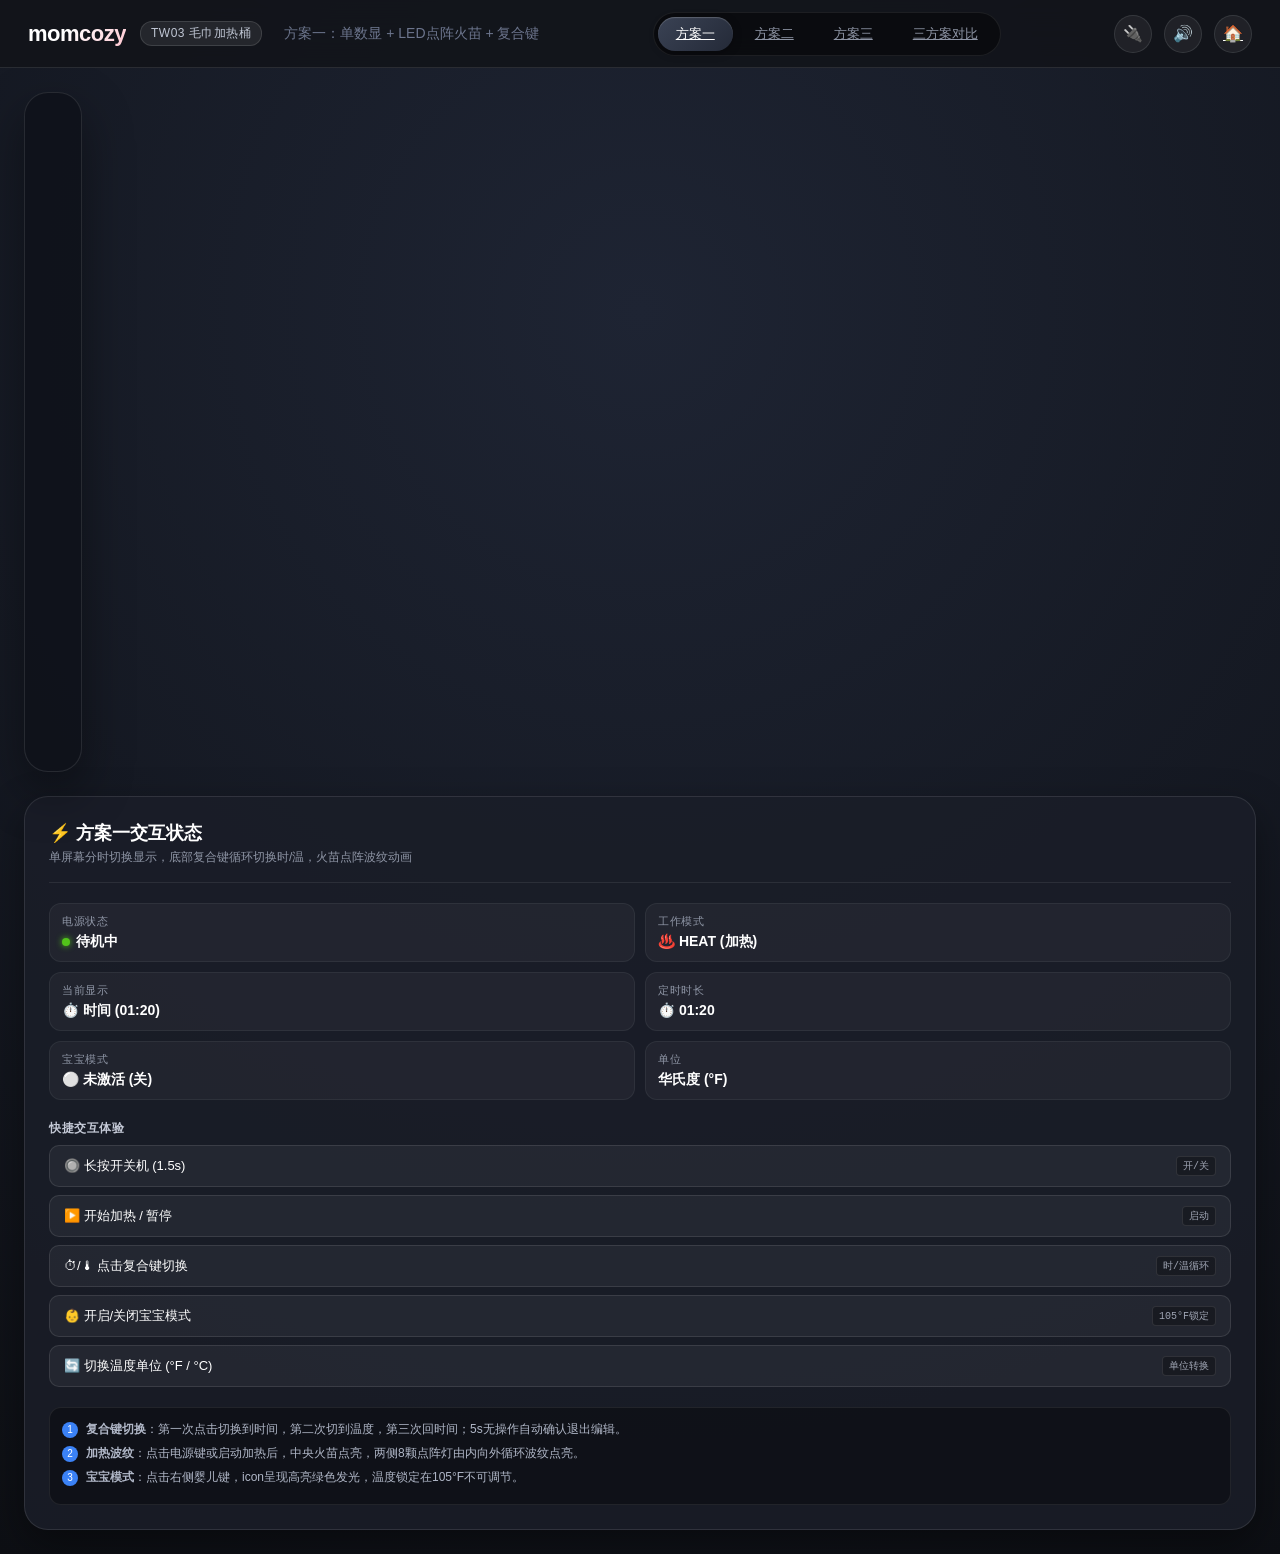
==== commit bfdd501f: "feat: 集成 Web Serial API USB 串口通信，启动发送 start，暂停/停止发送 pause，控制继电器" ====
--- a/scheme1.html
+++ b/scheme1.html
@@ -20,6 +20,7 @@
       <a href="index.html" class="nav-tab">三方案对比</a>
     </div>
     <div class="header-actions">
+      <button class="btn-icon" id="btnSerial" title="点击连接 Arduino USB 串口 (继电器控制)">🔌</button>
       <button class="btn-icon" id="btnSound" title="声音开/关">🔊</button>
       <a href="index.html" class="btn-icon" title="返回主页">🏠</a>
     </div>
@@ -45,7 +46,7 @@
           <!-- Status Icons -->
           <img class="status-icon s1-icon-wifi active" src="images/名称=wifi.svg" alt="Wifi">
           <img class="status-icon s1-icon-alarm" src="images/名称=闹铃.svg" alt="Alarm">
-          <img class="status-icon s1-icon-ion" src="images/名称=离子加热.svg" alt="Ion">
+          <img class="status-icon s1-icon-ion" src="images/名称=离子加热_绿.svg" alt="Ion">
           <img class="status-icon s1-icon-f active" src="images/名称=华氏度.svg" alt="°F">
           <img class="status-icon s1-icon-c" src="images/名称=摄氏度.svg" alt="°C">
           <img class="status-icon s1-icon-lock" src="images/名称=童锁.svg" alt="Lock">
--- a/style.css
+++ b/style.css
@@ -201,6 +201,7 @@
   width: 100%;
   height: 100%;
   z-index: 10;
+  transform: translateY(calc(-22% + 120px));
 }
 
 /* ---------------- Component Positioning Tokens (Percentage relative to 4080x2910) ---------------- */
@@ -244,9 +245,10 @@
 }
 
 .tab-indicator-line {
-  height: 3px;
+  height: 1.5px;
   width: 100%;
   margin-top: 4px;
+  border-radius: 1px;
   background: linear-gradient(90deg, rgba(255,255,255,0) 0%, #fff 20%, #fff 80%, rgba(255,255,255,0) 100%);
   opacity: 0;
   transition: opacity 0.25s ease;
@@ -254,7 +256,7 @@
 
 .tab-indicator-line.active {
   opacity: 1;
-  box-shadow: 0 0 8px rgba(255, 255, 255, 0.8);
+  box-shadow: 0 0 3px rgba(255, 255, 255, 0.6);
 }
 
 /* ---------------- Segmented Digits ---------------- */
@@ -275,7 +277,7 @@
   display: flex;
   align-items: center;
   justify-content: center;
-  gap: 1.2%;
+  gap: 4.2%;
   pointer-events: none;
 }
 
@@ -310,7 +312,7 @@
   box-shadow: none !important;
 }
 
-/* Scheme 2 & 3 upper time digits */
+/* Scheme 2 upper time digits */
 .s23-time-digits {
   left: 42.87%;
   top: 38.83%;
@@ -319,7 +321,19 @@
   display: flex;
   align-items: center;
   justify-content: center;
-  gap: 1.1%;
+  gap: 4.0%;
+}
+
+/* Scheme 3 upper time digits (shifted slightly upward per design feedback) */
+.s3-time-digits {
+  left: 42.87%;
+  top: 37.00%;
+  width: 14.32%;
+  height: 7.01%;
+  display: flex;
+  align-items: center;
+  justify-content: center;
+  gap: 4.0%;
 }
 
 /* Scheme 2 lower temp digits */
@@ -331,25 +345,26 @@
   display: flex;
   align-items: center;
   justify-content: center;
-  gap: 1.2%;
+  gap: 5.5%;
 }
 
 /* Scheme 3 lower temp digits */
 .s3-temp-digits {
   left: 45.09%;
-  top: 46.74%;
+  top: 48.14%;
   width: 10.75%;
   height: 7.01%;
   display: flex;
   align-items: center;
   justify-content: center;
-  gap: 1.2%;
+  gap: 5.5%;
 }
 
 .seg-digit {
   height: 100%;
   aspect-ratio: 117 / 217;
   object-fit: contain;
+  flex-shrink: 0;
   transition: opacity 0.2s ease, filter 0.2s ease;
 }
 
@@ -357,6 +372,7 @@
   height: 100%;
   aspect-ratio: 110 / 204;
   object-fit: contain;
+  flex-shrink: 0;
   transition: opacity 0.2s ease, filter 0.2s ease;
 }
 
@@ -364,6 +380,7 @@
   height: 52%;
   aspect-ratio: 17 / 114;
   object-fit: contain;
+  flex-shrink: 0;
   margin: 0 1px;
 }
 
@@ -387,12 +404,16 @@
 }
 
 @keyframes pauseBlink {
-  0%, 100% { opacity: 1; }
-  50% { opacity: 0.12; }
+  0%, 100% { opacity: 1; filter: drop-shadow(0 0 8px rgba(255, 255, 255, 0.7)); }
+  50% { opacity: 0.12; filter: none; }
 }
 
 .pause-blink {
   animation: pauseBlink 2s infinite ease-in-out !important;
+}
+
+.s3-power-btn.pause-blink img {
+  opacity: 1 !important;
 }
 
 .low-power .device-touch-layer {
@@ -414,6 +435,13 @@
 .status-icon.active {
   opacity: 1;
   filter: drop-shadow(0 0 6px rgba(255, 255, 255, 0.8));
+}
+
+.s1-icon-ion.active,
+.s2-icon-ion.active,
+.s3-icon-ion.active {
+  opacity: 1;
+  filter: drop-shadow(0 0 5px rgba(30, 255, 104, 0.85)) drop-shadow(0 0 10px rgba(30, 255, 104, 0.45));
 }
 
 /* Scheme 1 Icon Positions */
@@ -432,13 +460,13 @@
 .s2-icon-f { left: 55.85%; top: 50.24%; }
 .s2-icon-c { left: 55.85%; top: 54.85%; }
 
-/* Scheme 3 Icon Positions */
-.s3-icon-wifi { left: 40.66%; top: 36.46%; }
-.s3-icon-alarm { left: 46.32%; top: 36.46%; }
-.s3-icon-lock { left: 52.21%; top: 36.46%; }
-.s3-icon-ion { left: 58.06%; top: 36.46%; }
-.s3-icon-f { left: 55.85%; top: 47.00%; }
-.s3-icon-c { left: 55.85%; top: 51.60%; }
+/* Scheme 3 Icon Positions (per UI Design: Wifi & Alarm on left, Ion & Lock on right) */
+.s3-icon-wifi { left: 40.64%; top: 37.40%; }
+.s3-icon-alarm { left: 40.64%; top: 41.80%; }
+.s3-icon-ion { left: 58.05%; top: 37.40%; }
+.s3-icon-lock { left: 58.05%; top: 41.80%; }
+.s3-icon-f { left: 56.50%; top: 48.41%; }
+.s3-icon-c { left: 56.50%; top: 52.60%; }
 
 /* ---------------- Scheme 1 Flame & Dots Indicator ---------------- */
 .s1-indicator-bar {
@@ -447,7 +475,8 @@
   top: 53.60%;
   width: 11.22%;
   height: 1.44%;
-  transform: translateX(-50%);
+  transform: translateX(-50%) scale(1.2);
+  transform-origin: center center;
   display: flex;
   align-items: center;
   justify-content: space-between;
@@ -487,10 +516,10 @@
 /* ---------------- Scheme 2 & 3 Yellow Divider Line & Sweeping Animation ---------------- */
 .divider-line-container {
   position: absolute;
-  height: 8px;
-  border-radius: 4px;
+  height: 2px;
+  border-radius: 1px;
   overflow: hidden;
-  background: rgba(255, 204, 0, 0.1);
+  background: rgba(255, 255, 255, 0.08);
   transform: translate(-50%, -50%);
 }
 
@@ -502,14 +531,14 @@
 
 .s3-divider {
   left: 50%;
-  top: 45.0%;
-  width: 18.70%;
+  top: 46.35%;
+  width: 18.11%;
 }
 
 .divider-static-line {
   width: 100%;
   height: 100%;
-  background: linear-gradient(90deg, rgba(255, 255, 255, 0) 0%, rgba(255, 255, 255, 0.3) 10%, rgba(255, 255, 255, 0.3) 90%, rgba(255, 255, 255, 0) 100%);
+  background: linear-gradient(90deg, rgba(255, 255, 255, 0) 0%, rgba(255, 255, 255, 0.35) 10%, rgba(255, 255, 255, 0.35) 90%, rgba(255, 255, 255, 0) 100%);
   opacity: 1;
   transition: opacity 0.3s ease;
 }
@@ -517,27 +546,41 @@
 .divider-glow-sweep {
   position: absolute;
   top: 0;
-  left: -40%;
-  width: 45%;
+  left: -15%;
+  width: 38%;
   height: 100%;
-  background: linear-gradient(90deg, rgba(255, 204, 0, 0) 0%, #ffcc00 50%, rgba(255, 204, 0, 0) 100%);
+  background: linear-gradient(90deg, rgba(255, 204, 0, 0) 0%, rgba(255, 220, 50, 0.95) 50%, rgba(255, 204, 0, 0) 100%);
   opacity: 0;
-  border-radius: 4px;
-  box-shadow: 0 0 12px rgba(255, 204, 0, 0.8);
-}
-
-@keyframes goldenSweep {
-  0% { left: -45%; }
-  100% { left: 100%; }
+  border-radius: 1px;
+  box-shadow: 0 0 6px rgba(255, 204, 0, 0.9);
+  pointer-events: none;
+}
+
+@keyframes goldenSweepPingPong {
+  0% {
+    left: -15%;
+  }
+  50% {
+    left: 77%;
+  }
+  100% {
+    left: -15%;
+  }
 }
 
 .running .divider-glow-sweep {
   opacity: 1;
-  animation: goldenSweep 2.2s infinite ease-in-out;
+  animation: goldenSweepPingPong 2.4s infinite ease-in-out;
+}
+
+.paused .divider-glow-sweep {
+  opacity: 0.6;
+  animation: goldenSweepPingPong 2.4s infinite ease-in-out;
+  animation-play-state: paused;
 }
 
 .running .divider-static-line {
-  opacity: 0.1;
+  opacity: 0.15;
 }
 
 /* ---------------- Buttons & Touch Targets ---------------- */
@@ -584,7 +627,10 @@
   width: 2.94%;
   aspect-ratio: 1;
   transform: translate(-50%, -50%);
-  opacity: 0.45;
+  opacity: 0;
+  visibility: hidden;
+  pointer-events: none;
+  transition: opacity 0.25s ease;
 }
 
 .btn-adjust-right {
@@ -594,7 +640,10 @@
   width: 2.94%;
   aspect-ratio: 1;
   transform: translate(-50%, -50%);
-  opacity: 0.45;
+  opacity: 0;
+  visibility: hidden;
+  pointer-events: none;
+  transition: opacity 0.25s ease;
 }
 
 /* Scheme 2 Adjust Buttons */
@@ -612,34 +661,77 @@
 .s3-adjust-left {
   position: absolute;
   left: 36.48%;
-  top: 44.97%;
+  top: 46.33%;
   width: 2.94%;
   aspect-ratio: 1;
   transform: translate(-50%, -50%);
-  opacity: 0.45;
+  opacity: 0;
+  visibility: hidden;
+  pointer-events: none;
+  transition: opacity 0.25s ease;
 }
 
 .s3-adjust-right {
   position: absolute;
   left: 63.54%;
-  top: 44.98%;
+  top: 46.35%;
   width: 2.94%;
   aspect-ratio: 1;
   transform: translate(-50%, -50%);
-  opacity: 0.45;
+  opacity: 0;
+  visibility: hidden;
+  pointer-events: none;
+  transition: opacity 0.25s ease;
 }
 
 .btn-adjust-left.active, .btn-adjust-right.active,
+.s2-adjust-left.active, .s2-adjust-right.active,
 .s3-adjust-left.active, .s3-adjust-right.active {
-  opacity: 1;
+  opacity: 1 !important;
+  visibility: visible !important;
+  pointer-events: auto !important;
   filter: drop-shadow(0 0 8px rgba(255, 255, 255, 0.7));
 }
 
 .btn-adjust-left.disabled, .btn-adjust-right.disabled,
-.s3-adjust-left.disabled, .s3-adjust-right.disabled {
-  opacity: 0.08 !important;
-  cursor: not-allowed;
-  pointer-events: none;
+.s2-adjust-left.disabled, .s2-adjust-right.disabled,
+.s3-adjust-left.disabled, .s3-adjust-right.disabled,
+.btn-adjust-left.active.disabled, .btn-adjust-right.active.disabled,
+.s2-adjust-left.active.disabled, .s2-adjust-right.active.disabled,
+.s3-adjust-left.active.disabled, .s3-adjust-right.active.disabled,
+.btn-adjust-left:not(.active), .btn-adjust-right:not(.active),
+.s2-adjust-left:not(.active), .s2-adjust-right:not(.active),
+.s3-adjust-left:not(.active), .s3-adjust-right:not(.active) {
+  opacity: 0 !important;
+  visibility: hidden !important;
+  pointer-events: none !important;
+  cursor: default !important;
+}
+
+/* Running State: Hide all adjust and secondary buttons completely (except baby-active if activated) */
+.running .btn-adjust-left,
+.running .btn-adjust-right,
+.running .s2-adjust-left,
+.running .s2-adjust-right,
+.running .s3-adjust-left,
+.running .s3-adjust-right,
+.running .btn-composite-key,
+.running .btn-baby-key:not(.baby-active),
+.running .pill-baby-center:not(.baby-active),
+.running .s3-time-btn,
+.running .s3-temp-btn,
+.running .pos-time-tab,
+.running .pos-temp-tab {
+  opacity: 0 !important;
+  visibility: hidden !important;
+  pointer-events: none !important;
+}
+
+.running .btn-baby-key.baby-active,
+.running .pill-baby-center.baby-active {
+  opacity: 1 !important;
+  visibility: visible !important;
+  pointer-events: none !important;
 }
 
 /* ---------------- Bottom Row Controls ---------------- */
@@ -686,7 +778,7 @@
   font-size: clamp(12px, 1.25vw, 26px);
   font-weight: 600;
   color: #fff;
-  opacity: 0.35;
+  opacity: 0.25;
   cursor: pointer;
   transition: all 0.25s ease;
   z-index: 2;
@@ -694,7 +786,16 @@
 
 .pill-section.active {
   opacity: 1;
+  color: #fff;
   text-shadow: 0 0 10px rgba(255, 255, 255, 0.85);
+}
+
+.pill-section.active.baby-mode {
+  color: #1eff68 !important;
+  text-shadow:
+    0 0 1px rgba(255, 255, 255, 0.6),
+    0 0 4px rgba(30, 255, 104, 0.45),
+    0 0 8px rgba(30, 255, 104, 0.2) !important;
 }
 
 .pill-power-center {
@@ -735,7 +836,7 @@
   width: 68%;
   height: 68%;
   object-fit: contain;
-  opacity: 0.45;
+  opacity: 0.25;
   transition: all 0.25s ease;
 }
 
@@ -771,7 +872,7 @@
   aspect-ratio: 1;
   transform: translate(-50%, -50%);
   cursor: pointer;
-  opacity: 0.45;
+  opacity: 0.25;
   transition: all 0.3s cubic-bezier(0.34, 1.56, 0.64, 1);
 }
 
@@ -781,24 +882,45 @@
 }
 
 .btn-baby-key:hover {
-  opacity: 0.8;
+  opacity: 1;
+  filter: drop-shadow(0 0 8px rgba(255, 255, 255, 0.8));
 }
 
 /* Green Active Baby Mode styling requested by user */
-.baby-active {
+.btn-baby-key.baby-active {
+  color: #1eff68 !important;
   opacity: 1 !important;
-  filter: drop-shadow(0 0 8px #52c41a) drop-shadow(0 0 16px rgba(82, 196, 26, 0.7)) !important;
-  transform: translate(-50%, -50%) scale(1.05) !important;
+  filter:
+    drop-shadow(0 0 1px rgba(255, 255, 255, 0.6))
+    drop-shadow(0 0 4px rgba(30, 255, 104, 0.45))
+    drop-shadow(0 0 8px rgba(30, 255, 104, 0.2)) !important;
+  transform: translate(-50%, -50%) !important;
 }
 
 .baby-active img {
-  filter: invert(65%) sepia(85%) saturate(450%) hue-rotate(85deg) brightness(105%) contrast(105%) drop-shadow(0 0 4px #52c41a) !important;
+  opacity: 1 !important;
+}
+
+.baby-active img[src$="宝宝模式.svg"] {
+  filter: brightness(0) saturate(100%) invert(80%) sepia(50%) saturate(3000%) hue-rotate(85deg) brightness(115%) contrast(105%) !important;
+}
+
+.pill-baby-center.baby-active {
+  color: #1eff68 !important;
+  opacity: 1 !important;
+  filter:
+    drop-shadow(0 0 1px rgba(255, 255, 255, 0.6))
+    drop-shadow(0 0 4px rgba(30, 255, 104, 0.45))
+    drop-shadow(0 0 8px rgba(30, 255, 104, 0.2)) !important;
 }
 
 .pill-baby-center.baby-active img {
   opacity: 1 !important;
-  filter: invert(65%) sepia(85%) saturate(450%) hue-rotate(85deg) brightness(105%) contrast(105%) drop-shadow(0 0 6px #52c41a) drop-shadow(0 0 12px rgba(82, 196, 26, 0.8)) !important;
-  transform: scale(1.08);
+  transform: scale(1.05);
+}
+
+.pill-baby-center.baby-active img[src$="宝宝模式.svg"] {
+  filter: brightness(0) saturate(100%) invert(80%) sepia(50%) saturate(3000%) hue-rotate(85deg) brightness(115%) contrast(105%) !important;
 }
 
 /* Scheme 3 Independent Time & Temp Keys */
@@ -866,19 +988,42 @@
 }
 
 /* ---------------- Machine Turned OFF / Deep Standby ---------------- */
-.device-off .device-touch-layer > *:not(.power-persist) {
+.device-off .device-touch-layer > *:not(.power-persist):not(.pill-bar-container) {
   opacity: 0 !important;
   pointer-events: none !important;
   filter: none !important;
   animation: none !important;
 }
 
-.device-off .power-persist {
+.device-off .pill-bar-container {
+  pointer-events: none !important;
+  border-color: transparent !important;
+}
+
+.device-off .pill-outline-svg,
+.device-off .pill-heat,
+.device-off .pill-dry,
+.device-off .pill-baby-center {
+  opacity: 0 !important;
+  pointer-events: none !important;
+}
+
+.device-off .power-persist,
+.device-off .pill-power-center,
+.device-off .s3-power-btn {
   opacity: 0.5 !important;
   pointer-events: auto !important;
-}
-
-.device-off .power-persist img {
+  cursor: pointer !important;
+}
+
+.device-off .pill-power-center:hover,
+.device-off .s3-power-btn:hover {
+  opacity: 0.85 !important;
+}
+
+.device-off .power-persist img,
+.device-off .pill-power-center img,
+.device-off .s3-power-btn img {
   opacity: 1 !important;
   filter: none !important;
 }
@@ -1135,3 +1280,846 @@
     grid-template-columns: 1fr;
   }
 }
+
+/* ==================== POLL / SURVEY DRAWER & BEAUTIFIED STYLES ==================== */
+.nav-tab-poll {
+  padding: 8px 18px;
+  border-radius: 20px;
+  font-size: 14px;
+  font-weight: 600;
+  color: #00cf4d;
+  cursor: pointer;
+  transition: all 0.25s ease;
+  border: 1px solid rgba(0, 207, 77, 0.4);
+  background: rgba(0, 207, 77, 0.12);
+  display: flex;
+  align-items: center;
+  gap: 8px;
+  margin-left: 6px;
+}
+
+.nav-tab-poll:hover {
+  background: rgba(0, 207, 77, 0.25);
+  border-color: rgba(0, 207, 77, 0.7);
+  box-shadow: 0 0 12px rgba(0, 207, 77, 0.35);
+  transform: translateY(-1px);
+}
+
+.poll-badge {
+  display: inline-flex;
+  align-items: center;
+  justify-content: center;
+  min-width: 18px;
+  height: 18px;
+  padding: 0 6px;
+  border-radius: 10px;
+  background: #00cf4d;
+  color: #0c1017;
+  font-size: 11px;
+  font-weight: 700;
+}
+
+/* ==================== WEB SERIAL BUTTON STYLES ==================== */
+.nav-tab-serial {
+  padding: 8px 16px;
+  border-radius: 20px;
+  font-size: 14px;
+  font-weight: 600;
+  color: #38bdf8;
+  cursor: pointer;
+  transition: all 0.25s ease;
+  border: 1px solid rgba(56, 189, 248, 0.4);
+  background: rgba(56, 189, 248, 0.12);
+  display: flex;
+  align-items: center;
+  gap: 8px;
+  margin-left: 6px;
+}
+
+.nav-tab-serial:hover {
+  background: rgba(56, 189, 248, 0.25);
+  border-color: rgba(56, 189, 248, 0.7);
+  box-shadow: 0 0 12px rgba(56, 189, 248, 0.35);
+  transform: translateY(-1px);
+}
+
+.nav-tab-serial.connected {
+  color: #00e676;
+  border-color: rgba(0, 230, 118, 0.6);
+  background: rgba(0, 230, 118, 0.16);
+  box-shadow: 0 0 14px rgba(0, 230, 118, 0.3);
+}
+
+.nav-tab-serial.connected:hover {
+  background: rgba(0, 230, 118, 0.28);
+  border-color: rgba(0, 230, 118, 0.9);
+}
+
+.btn-icon.serial-connected {
+  border-color: rgba(0, 230, 118, 0.8) !important;
+  background: rgba(0, 230, 118, 0.2) !important;
+  box-shadow: 0 0 10px rgba(0, 230, 118, 0.4);
+}
+
+/* Backdrop */
+.poll-backdrop {
+  position: fixed;
+  inset: 0;
+  background: rgba(0, 0, 0, 0.55);
+  backdrop-filter: blur(4px);
+  -webkit-backdrop-filter: blur(4px);
+  z-index: 2000;
+  opacity: 0;
+  pointer-events: none;
+  transition: opacity 0.3s ease;
+}
+
+.poll-backdrop.open {
+  opacity: 1;
+  pointer-events: auto;
+}
+
+/* Drawer */
+.poll-drawer {
+  position: fixed;
+  top: 0;
+  right: 0;
+  bottom: 0;
+  width: min(440px, 94vw);
+  background: rgba(18, 22, 32, 0.94);
+  backdrop-filter: blur(24px) saturate(160%);
+  -webkit-backdrop-filter: blur(24px) saturate(160%);
+  border-left: 1px solid rgba(255, 255, 255, 0.12);
+  box-shadow: -15px 0 50px rgba(0, 0, 0, 0.65);
+  z-index: 2001;
+  transform: translateX(105%);
+  transition: transform 0.38s cubic-bezier(0.16, 1, 0.3, 1);
+  display: flex;
+  flex-direction: column;
+  overflow: hidden;
+  box-sizing: border-box;
+}
+
+.poll-drawer.open {
+  transform: translateX(0);
+}
+
+.poll-header {
+  display: flex;
+  align-items: center;
+  justify-content: space-between;
+  padding: 20px 24px;
+  border-bottom: 1px solid rgba(255, 255, 255, 0.08);
+  background: rgba(255, 255, 255, 0.02);
+}
+
+.poll-title-wrap {
+  display: flex;
+  align-items: center;
+  gap: 12px;
+}
+
+.poll-title-icon {
+  font-size: 24px;
+}
+
+.poll-title {
+  margin: 0;
+  font-size: 18px;
+  font-weight: 700;
+  color: #ffffff;
+  letter-spacing: 0.5px;
+}
+
+.poll-subtitle {
+  margin: 2px 0 0 0;
+  font-size: 12px;
+  color: rgba(255, 255, 255, 0.5);
+}
+
+.poll-header-actions {
+  display: flex;
+  align-items: center;
+  gap: 8px;
+}
+
+.poll-cloud-status-btn {
+  display: none !important;
+  align-items: center;
+  gap: 6px;
+  padding: 6px 12px;
+  background: rgba(255, 255, 255, 0.06);
+  border: 1px solid rgba(255, 255, 255, 0.12);
+  border-radius: 16px;
+  color: rgba(255, 255, 255, 0.8);
+  font-size: 12px;
+  font-weight: 600;
+  cursor: pointer;
+  transition: all 0.2s ease;
+}
+
+.poll-cloud-status-btn:hover {
+  background: rgba(255, 255, 255, 0.12);
+  border-color: rgba(255, 255, 255, 0.25);
+  color: #ffffff;
+}
+
+.cloud-dot {
+  width: 7px;
+  height: 7px;
+  border-radius: 50%;
+  background: #8892b0;
+  transition: all 0.3s ease;
+}
+
+.poll-cloud-status-btn.connected .cloud-dot {
+  background: #00cf4d;
+  box-shadow: 0 0 8px rgba(0, 207, 77, 0.8);
+}
+
+.poll-cloud-status-btn.syncing .cloud-dot {
+  background: #eab308;
+  box-shadow: 0 0 8px rgba(234, 179, 8, 0.8);
+}
+
+.poll-cloud-status-btn.error .cloud-dot {
+  background: #ff4d4f;
+  box-shadow: 0 0 8px rgba(255, 77, 79, 0.8);
+}
+
+.poll-close-btn {
+  background: rgba(255, 255, 255, 0.08);
+  border: 1px solid rgba(255, 255, 255, 0.12);
+  color: #ffffff;
+  width: 32px;
+  height: 32px;
+  border-radius: 50%;
+  cursor: pointer;
+  display: flex;
+  align-items: center;
+  justify-content: center;
+  font-size: 14px;
+  transition: all 0.2s ease;
+}
+
+.poll-close-btn:hover {
+  background: rgba(255, 255, 255, 0.2);
+  transform: scale(1.08);
+}
+
+.poll-body {
+  flex: 1;
+  overflow-y: auto;
+  padding: 20px 24px;
+  display: flex;
+  flex-direction: column;
+  gap: 18px;
+  scrollbar-width: thin;
+  scrollbar-color: rgba(255, 255, 255, 0.2) transparent;
+}
+
+.poll-body::-webkit-scrollbar {
+  width: 6px;
+}
+
+.poll-body::-webkit-scrollbar-thumb {
+  background: rgba(255, 255, 255, 0.2);
+  border-radius: 4px;
+}
+
+/* Card */
+.poll-card {
+  background: rgba(255, 255, 255, 0.04);
+  border: 1px solid rgba(255, 255, 255, 0.08);
+  border-radius: 16px;
+  padding: 18px 20px;
+  box-shadow: 0 4px 20px rgba(0, 0, 0, 0.25);
+}
+
+.poll-field {
+  margin-bottom: 16px;
+}
+
+.poll-label {
+  display: block;
+  font-size: 13px;
+  font-weight: 600;
+  color: rgba(255, 255, 255, 0.85);
+  margin-bottom: 8px;
+}
+
+.poll-label .required {
+  color: #ff4d4f;
+}
+
+.poll-input {
+  width: 100%;
+  box-sizing: border-box;
+  background: rgba(255, 255, 255, 0.07);
+  border: 1.5px solid rgba(255, 255, 255, 0.15);
+  border-radius: 12px;
+  color: #ffffff;
+  padding: 12px 16px;
+  font-size: 15px;
+  outline: none;
+  transition: all 0.2s ease;
+}
+
+.poll-input:focus {
+  border-color: #00cf4d;
+  background: rgba(255, 255, 255, 0.12);
+  box-shadow: 0 0 0 3px rgba(0, 207, 77, 0.25);
+}
+
+.poll-input::placeholder {
+  color: rgba(255, 255, 255, 0.35);
+}
+
+/* Radio Option Cards */
+.poll-options {
+  display: grid;
+  grid-template-columns: repeat(3, 1fr);
+  gap: 10px;
+}
+
+.poll-option-label {
+  cursor: pointer;
+}
+
+.poll-radio {
+  display: none;
+}
+
+.poll-option-card {
+  display: flex;
+  flex-direction: column;
+  align-items: center;
+  justify-content: center;
+  padding: 12px 6px;
+  background: rgba(255, 255, 255, 0.04);
+  border: 1.5px solid rgba(255, 255, 255, 0.12);
+  border-radius: 12px;
+  transition: all 0.25s ease;
+  text-align: center;
+}
+
+.poll-option-card:hover {
+  background: rgba(255, 255, 255, 0.08);
+  border-color: rgba(255, 255, 255, 0.25);
+}
+
+.poll-radio:checked + .poll-option-card {
+  background: rgba(0, 207, 77, 0.14);
+  border-color: #00cf4d;
+  box-shadow: 0 0 16px rgba(0, 207, 77, 0.25);
+}
+
+.poll-radio-custom {
+  width: 18px;
+  height: 18px;
+  border-radius: 50%;
+  border: 2px solid rgba(255, 255, 255, 0.35);
+  display: flex;
+  align-items: center;
+  justify-content: center;
+  margin-bottom: 6px;
+  transition: all 0.2s ease;
+}
+
+.poll-radio:checked + .poll-option-card .poll-radio-custom {
+  border-color: #00cf4d;
+  background: #00cf4d;
+  box-shadow: 0 0 8px rgba(0, 207, 77, 0.8);
+}
+
+.poll-radio-custom::after {
+  content: '';
+  width: 6px;
+  height: 6px;
+  border-radius: 50%;
+  background: #000;
+  opacity: 0;
+  transition: opacity 0.2s ease;
+}
+
+.poll-radio:checked + .poll-option-card .poll-radio-custom::after {
+  opacity: 1;
+}
+
+.poll-option-text {
+  font-size: 14px;
+  font-weight: 700;
+  color: #ffffff;
+  margin-bottom: 2px;
+}
+
+.poll-radio:checked + .poll-option-card .poll-option-text {
+  color: #00cf4d;
+}
+
+.poll-option-tag {
+  font-size: 10px;
+  color: rgba(255, 255, 255, 0.5);
+  line-height: 1.2;
+}
+
+/* Submit Button */
+.poll-submit-btn {
+  width: 100%;
+  padding: 13px 0;
+  border-radius: 12px;
+  border: none;
+  font-size: 15px;
+  font-weight: 700;
+  cursor: pointer;
+  background: linear-gradient(135deg, #00cf4d 0%, #00b341 100%);
+  color: #0a1017;
+  box-shadow: 0 4px 16px rgba(0, 207, 77, 0.45);
+  transition: all 0.2s cubic-bezier(0.34, 1.56, 0.64, 1);
+  display: flex;
+  align-items: center;
+  justify-content: center;
+  gap: 8px;
+}
+
+.poll-submit-btn:hover {
+  transform: translateY(-2px);
+  box-shadow: 0 8px 24px rgba(0, 207, 77, 0.65);
+  filter: brightness(1.06);
+}
+
+.poll-submit-btn:active {
+  transform: translateY(1px);
+}
+
+/* Feedback message */
+.poll-feedback {
+  min-height: 20px;
+  margin-top: 10px;
+  font-size: 13px;
+  text-align: center;
+  display: none;
+  padding: 8px 12px;
+  border-radius: 8px;
+  animation: fadeIn 0.3s ease;
+}
+
+.poll-feedback.error {
+  display: block;
+  background: rgba(255, 77, 79, 0.15);
+  color: #ff7875;
+  border: 1px solid rgba(255, 77, 79, 0.3);
+  animation: shake 0.4s ease;
+}
+
+.poll-feedback.success {
+  display: block;
+  background: rgba(0, 207, 77, 0.15);
+  color: #00cf4d;
+  border: 1px solid rgba(0, 207, 77, 0.3);
+}
+
+@keyframes shake {
+  0%, 100% { transform: translateX(0); }
+  20%, 60% { transform: translateX(-6px); }
+  40%, 80% { transform: translateX(6px); }
+}
+
+@keyframes fadeIn {
+  from { opacity: 0; transform: translateY(-4px); }
+  to { opacity: 1; transform: translateY(0); }
+}
+
+/* Section Title */
+.poll-section-title {
+  display: flex;
+  align-items: center;
+  justify-content: space-between;
+  font-size: 14px;
+  font-weight: 700;
+  color: #ffffff;
+  margin-bottom: 16px;
+  padding-bottom: 8px;
+  border-bottom: 1px solid rgba(255, 255, 255, 0.08);
+}
+
+.poll-total-votes {
+  font-size: 12px;
+  font-weight: 500;
+  color: #00cf4d;
+  background: rgba(0, 207, 77, 0.1);
+  padding: 2px 10px;
+  border-radius: 12px;
+}
+
+/* Bar Chart */
+.poll-barchart {
+  display: grid;
+  grid-template-columns: repeat(3, 1fr);
+  gap: 16px;
+  padding: 10px 10px 4px 10px;
+}
+
+.barchart-col {
+  display: flex;
+  flex-direction: column;
+  align-items: center;
+}
+
+.bar-count {
+  font-size: 20px;
+  font-weight: 800;
+  color: #ffffff;
+  margin-bottom: 8px;
+  text-shadow: 0 0 10px rgba(0, 207, 77, 0.5);
+  min-height: 24px;
+}
+
+.bar-track {
+  width: 48px;
+  height: 120px;
+  background: rgba(255, 255, 255, 0.05);
+  border-radius: 8px;
+  display: flex;
+  align-items: flex-end;
+  overflow: hidden;
+  border: 1px solid rgba(255, 255, 255, 0.08);
+  box-shadow: inset 0 2px 6px rgba(0, 0, 0, 0.4);
+}
+
+.bar-fill {
+  width: 100%;
+  border-radius: 6px 6px 0 0;
+  background: linear-gradient(180deg, #00cf4d 0%, #00993a 100%);
+  box-shadow: 0 -2px 12px rgba(0, 207, 77, 0.6);
+  transition: height 0.6s cubic-bezier(0.34, 1.56, 0.64, 1);
+  min-height: 4px;
+}
+
+.bar-label {
+  margin-top: 10px;
+  font-size: 13px;
+  font-weight: 700;
+  color: rgba(255, 255, 255, 0.9);
+}
+
+.bar-pct {
+  font-size: 11px;
+  color: rgba(255, 255, 255, 0.45);
+  margin-top: 2px;
+}
+
+/* Records List */
+.poll-reset-link {
+  display: none !important;
+  background: transparent;
+  border: none;
+  font-size: 12px;
+  color: rgba(255, 255, 255, 0.4);
+  cursor: pointer;
+  text-decoration: underline;
+  transition: color 0.2s ease;
+  padding: 0;
+}
+
+.poll-reset-link:hover {
+  color: #ff7875;
+}
+
+.poll-records-list {
+  display: flex;
+  flex-direction: column;
+  gap: 8px;
+  max-height: 220px;
+  overflow-y: auto;
+  padding-right: 4px;
+  scrollbar-width: thin;
+  scrollbar-color: rgba(255, 255, 255, 0.2) transparent;
+}
+
+.poll-records-list::-webkit-scrollbar {
+  width: 4px;
+}
+
+.poll-records-list::-webkit-scrollbar-thumb {
+  background: rgba(255, 255, 255, 0.2);
+  border-radius: 4px;
+}
+
+.poll-record-item {
+  display: flex;
+  align-items: center;
+  justify-content: space-between;
+  padding: 10px 14px;
+  background: rgba(255, 255, 255, 0.03);
+  border: 1px solid rgba(255, 255, 255, 0.06);
+  border-radius: 10px;
+  transition: background 0.2s ease;
+  animation: slideInRow 0.3s ease;
+}
+
+.poll-record-item:hover {
+  background: rgba(255, 255, 255, 0.07);
+}
+
+.record-voter {
+  display: flex;
+  align-items: center;
+  gap: 10px;
+}
+
+.record-avatar {
+  width: 28px;
+  height: 28px;
+  border-radius: 50%;
+  background: linear-gradient(135deg, #3a4254 0%, #242a38 100%);
+  border: 1px solid rgba(255, 255, 255, 0.15);
+  display: flex;
+  align-items: center;
+  justify-content: center;
+  font-size: 12px;
+  font-weight: 700;
+  color: #ffffff;
+}
+
+.record-name {
+  font-size: 14px;
+  font-weight: 600;
+  color: #ffffff;
+}
+
+.record-meta {
+  display: flex;
+  align-items: center;
+  gap: 8px;
+}
+
+.record-badge {
+  font-size: 11px;
+  font-weight: 600;
+  padding: 3px 8px;
+  border-radius: 6px;
+}
+
+.record-badge.scheme-1 {
+  background: rgba(56, 189, 248, 0.15);
+  color: #38bdf8;
+  border: 1px solid rgba(56, 189, 248, 0.3);
+}
+
+.record-badge.scheme-2 {
+  background: rgba(0, 207, 77, 0.15);
+  color: #00cf4d;
+  border: 1px solid rgba(0, 207, 77, 0.3);
+}
+
+.record-badge.scheme-3 {
+  background: rgba(168, 85, 247, 0.15);
+  color: #c084fc;
+  border: 1px solid rgba(168, 85, 247, 0.3);
+}
+
+.record-time {
+  font-size: 11px;
+  color: rgba(255, 255, 255, 0.35);
+}
+
+.poll-empty-state {
+  text-align: center;
+  padding: 24px 0;
+  color: rgba(255, 255, 255, 0.4);
+  font-size: 13px;
+}
+
+@keyframes slideInRow {
+  from { opacity: 0; transform: translateY(-6px); }
+  to { opacity: 1; transform: translateY(0); }
+}
+
+.poll-title-left {
+  display: flex;
+  align-items: center;
+  gap: 8px;
+}
+
+.poll-refresh-btn {
+  background: rgba(255, 255, 255, 0.06);
+  border: 1px solid rgba(255, 255, 255, 0.12);
+  color: rgba(255, 255, 255, 0.7);
+  width: 22px;
+  height: 22px;
+  border-radius: 6px;
+  display: flex;
+  align-items: center;
+  justify-content: center;
+  cursor: pointer;
+  transition: all 0.2s ease;
+  padding: 0;
+}
+
+.poll-refresh-btn:hover {
+  background: rgba(255, 255, 255, 0.15);
+  color: #00cf4d;
+}
+
+.poll-refresh-btn.spinning svg {
+  animation: spinRefresh 0.8s linear infinite;
+}
+
+@keyframes spinRefresh {
+  from { transform: rotate(0deg); }
+  to { transform: rotate(360deg); }
+}
+
+/* LeanCloud Config Modal */
+.poll-modal-backdrop {
+  position: fixed;
+  top: 0;
+  left: 0;
+  width: 100vw;
+  height: 100vh;
+  background: rgba(0, 0, 0, 0.75);
+  backdrop-filter: blur(8px);
+  -webkit-backdrop-filter: blur(8px);
+  z-index: 10001;
+  display: flex;
+  align-items: center;
+  justify-content: center;
+  padding: 20px;
+  box-sizing: border-box;
+  animation: fadeIn 0.2s ease;
+}
+
+.poll-modal-card {
+  background: #151b26;
+  border: 1px solid rgba(255, 255, 255, 0.12);
+  border-radius: 18px;
+  max-width: 440px;
+  width: 100%;
+  box-shadow: 0 20px 50px rgba(0, 0, 0, 0.6);
+  overflow: hidden;
+  animation: zoomInModal 0.25s cubic-bezier(0.34, 1.56, 0.64, 1);
+}
+
+@keyframes zoomInModal {
+  from { opacity: 0; transform: scale(0.92); }
+  to { opacity: 1; transform: scale(1); }
+}
+
+.poll-modal-header {
+  display: flex;
+  align-items: center;
+  justify-content: space-between;
+  padding: 16px 20px;
+  background: rgba(255, 255, 255, 0.03);
+  border-bottom: 1px solid rgba(255, 255, 255, 0.08);
+}
+
+.poll-modal-title {
+  font-size: 15px;
+  font-weight: 700;
+  color: #ffffff;
+  display: flex;
+  align-items: center;
+  gap: 6px;
+}
+
+.poll-modal-close {
+  background: transparent;
+  border: none;
+  color: rgba(255, 255, 255, 0.6);
+  font-size: 16px;
+  cursor: pointer;
+  padding: 4px 8px;
+  line-height: 1;
+  border-radius: 6px;
+  transition: color 0.2s ease;
+}
+
+.poll-modal-close:hover {
+  color: #ffffff;
+}
+
+.poll-modal-body {
+  padding: 20px;
+}
+
+.poll-modal-tip {
+  margin: 0 0 16px 0;
+  font-size: 12px;
+  line-height: 1.5;
+  color: rgba(255, 255, 255, 0.7);
+  background: rgba(0, 207, 77, 0.08);
+  border: 1px solid rgba(0, 207, 77, 0.2);
+  padding: 10px 12px;
+  border-radius: 8px;
+}
+
+.poll-input-hint {
+  margin-top: 5px;
+  font-size: 11px;
+  color: rgba(255, 255, 255, 0.4);
+}
+
+.poll-modal-feedback {
+  min-height: 18px;
+  margin: 12px 0 0 0;
+  font-size: 12px;
+  padding: 8px 10px;
+  border-radius: 6px;
+  display: none;
+}
+
+.poll-modal-feedback.show-error {
+  display: block;
+  background: rgba(255, 77, 79, 0.15);
+  color: #ff7875;
+  border: 1px solid rgba(255, 77, 79, 0.3);
+}
+
+.poll-modal-feedback.show-success {
+  display: block;
+  background: rgba(0, 207, 77, 0.15);
+  color: #00cf4d;
+  border: 1px solid rgba(0, 207, 77, 0.3);
+}
+
+.poll-modal-footer {
+  display: flex;
+  align-items: center;
+  justify-content: flex-end;
+  gap: 10px;
+  margin-top: 20px;
+}
+
+.poll-modal-btn {
+  padding: 9px 16px;
+  border-radius: 8px;
+  font-size: 13px;
+  font-weight: 600;
+  cursor: pointer;
+  border: none;
+  transition: all 0.2s ease;
+}
+
+.poll-modal-btn.btn-clear {
+  background: rgba(255, 255, 255, 0.08);
+  color: rgba(255, 255, 255, 0.7);
+}
+
+.poll-modal-btn.btn-clear:hover {
+  background: rgba(255, 77, 79, 0.2);
+  color: #ff7875;
+}
+
+.poll-modal-btn.btn-save {
+  background: linear-gradient(135deg, #00cf4d 0%, #00b341 100%);
+  color: #0a1017;
+  font-weight: 700;
+  box-shadow: 0 2px 10px rgba(0, 207, 77, 0.4);
+}
+
+.poll-modal-btn.btn-save:hover {
+  filter: brightness(1.1);
+  box-shadow: 0 4px 14px rgba(0, 207, 77, 0.6);
+}
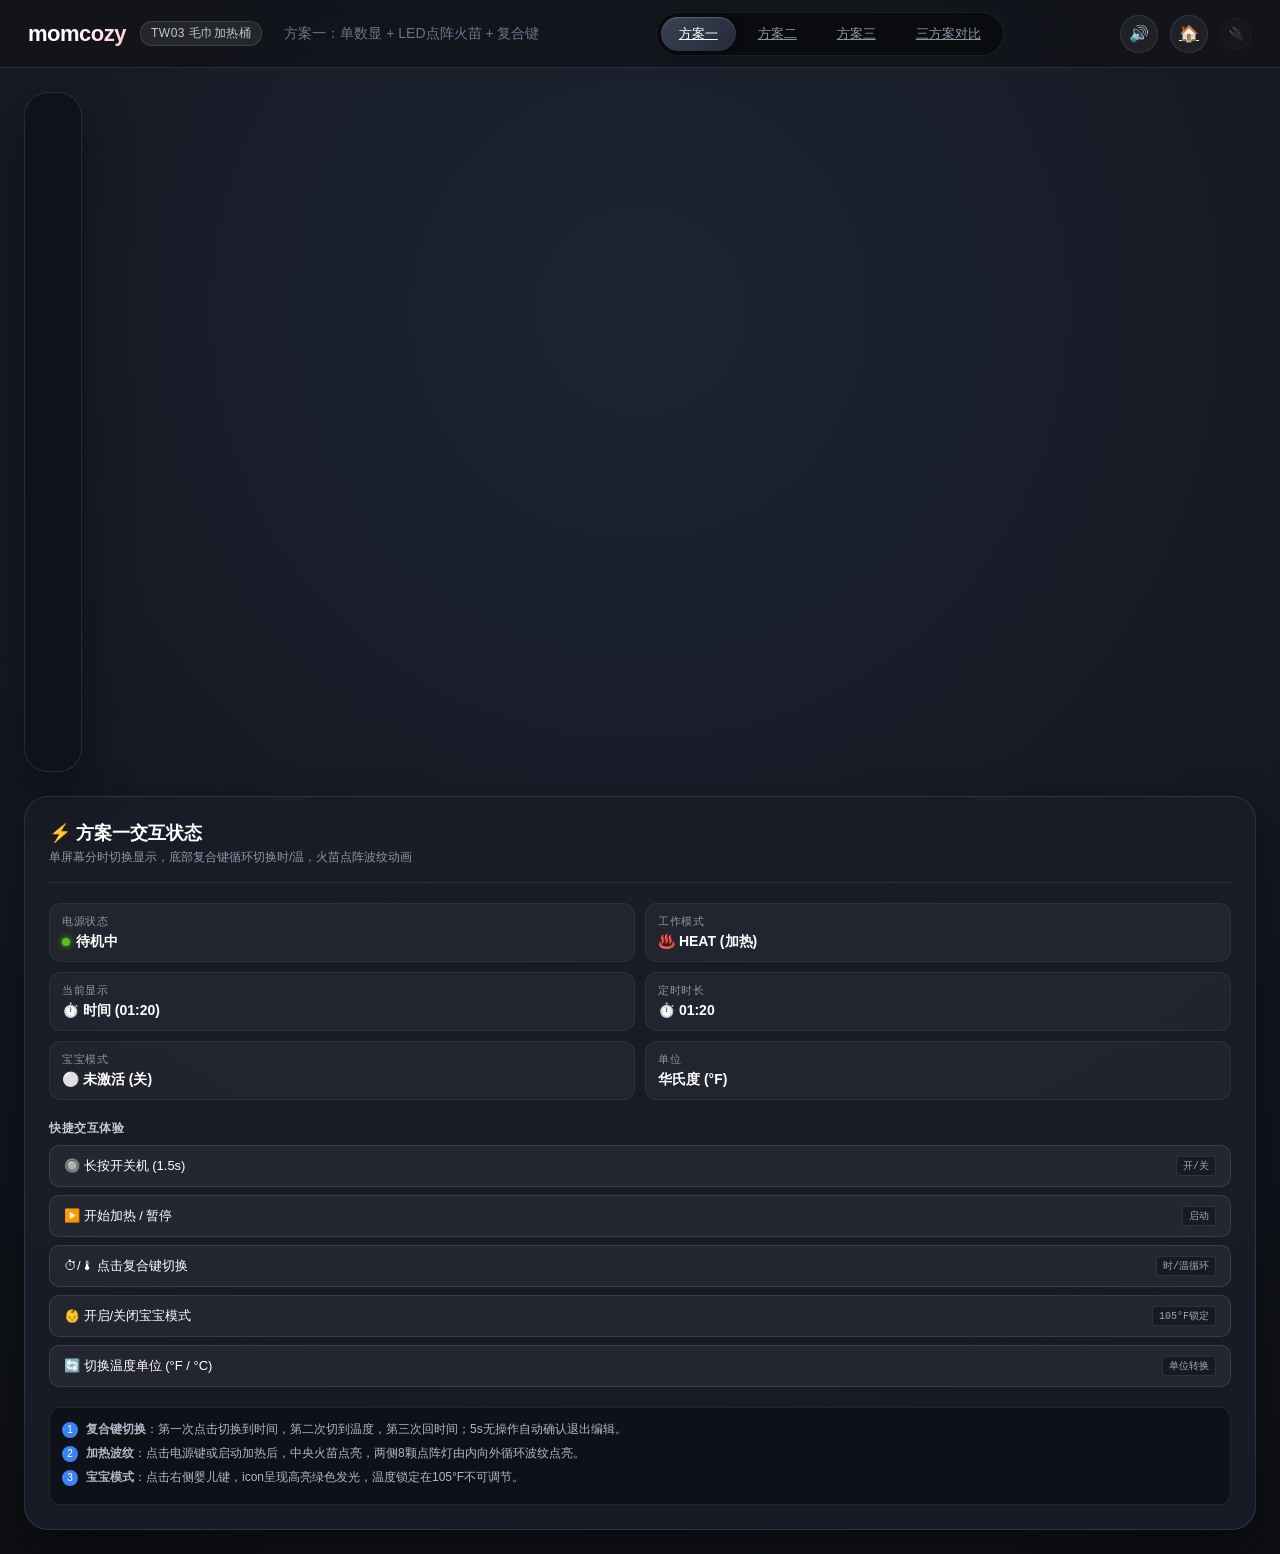
==== commit c678e949: "refactor: 将串口入口从主导航栏移至顶部最右侧，精简为低调纯图标按钮，避免误触" ====
--- a/scheme1.html
+++ b/scheme1.html
@@ -20,9 +20,9 @@
       <a href="index.html" class="nav-tab">三方案对比</a>
     </div>
     <div class="header-actions">
-      <button class="btn-icon" id="btnSerial" title="点击连接 Arduino USB 串口 (继电器控制)">🔌</button>
       <button class="btn-icon" id="btnSound" title="声音开/关">🔊</button>
       <a href="index.html" class="btn-icon" title="返回主页">🏠</a>
+      <button class="btn-serial" id="btnSerial" title="硬件调试: 点击连接 Arduino USB 串口 (继电器控制)">🔌</button>
     </div>
   </header>
 
--- a/style.css
+++ b/style.css
@@ -322,6 +322,7 @@
   align-items: center;
   justify-content: center;
   gap: 4.0%;
+  transition: opacity 0.2s ease;
 }
 
 /* Scheme 3 upper time digits (shifted slightly upward per design feedback) */
@@ -334,6 +335,7 @@
   align-items: center;
   justify-content: center;
   gap: 4.0%;
+  transition: opacity 0.2s ease;
 }
 
 /* Scheme 2 lower temp digits */
@@ -346,6 +348,7 @@
   align-items: center;
   justify-content: center;
   gap: 5.5%;
+  transition: opacity 0.2s ease;
 }
 
 /* Scheme 3 lower temp digits */
@@ -849,7 +852,7 @@
   aspect-ratio: 1;
   transform: translate(-50%, -50%);
   cursor: pointer;
-  opacity: 0.45;
+  opacity: 1;
   transition: all 0.25s ease;
 }
 
@@ -1319,40 +1322,49 @@
   font-weight: 700;
 }
 
-/* ==================== WEB SERIAL BUTTON STYLES ==================== */
-.nav-tab-serial {
-  padding: 8px 16px;
-  border-radius: 20px;
-  font-size: 14px;
-  font-weight: 600;
-  color: #38bdf8;
-  cursor: pointer;
+/* ==================== WEB SERIAL SUBTLE BUTTON STYLES ==================== */
+.header-right-tools {
+  position: absolute;
+  right: 24px;
+  top: 50%;
+  transform: translateY(-50%);
+  display: flex;
+  align-items: center;
+  gap: 8px;
+  z-index: 10;
+}
+
+.btn-serial {
+  width: 32px;
+  height: 32px;
+  border-radius: 50%;
+  background: rgba(255, 255, 255, 0.04);
+  border: 1px solid rgba(255, 255, 255, 0.08);
+  color: #94a3b8;
+  font-size: 13px;
+  display: flex;
+  align-items: center;
+  justify-content: center;
+  cursor: pointer;
+  opacity: 0.35;
   transition: all 0.25s ease;
-  border: 1px solid rgba(56, 189, 248, 0.4);
-  background: rgba(56, 189, 248, 0.12);
-  display: flex;
-  align-items: center;
-  gap: 8px;
-  margin-left: 6px;
-}
-
-.nav-tab-serial:hover {
-  background: rgba(56, 189, 248, 0.25);
-  border-color: rgba(56, 189, 248, 0.7);
-  box-shadow: 0 0 12px rgba(56, 189, 248, 0.35);
-  transform: translateY(-1px);
-}
-
-.nav-tab-serial.connected {
-  color: #00e676;
-  border-color: rgba(0, 230, 118, 0.6);
-  background: rgba(0, 230, 118, 0.16);
-  box-shadow: 0 0 14px rgba(0, 230, 118, 0.3);
-}
-
-.nav-tab-serial.connected:hover {
-  background: rgba(0, 230, 118, 0.28);
-  border-color: rgba(0, 230, 118, 0.9);
+  user-select: none;
+  padding: 0;
+  box-sizing: border-box;
+}
+
+.btn-serial:hover {
+  opacity: 0.85;
+  background: rgba(255, 255, 255, 0.1);
+  border-color: rgba(255, 255, 255, 0.2);
+  transform: scale(1.05);
+}
+
+.btn-serial.serial-connected {
+  opacity: 0.9;
+  background: rgba(0, 230, 118, 0.15) !important;
+  border-color: rgba(0, 230, 118, 0.5) !important;
+  box-shadow: 0 0 8px rgba(0, 230, 118, 0.3);
 }
 
 .btn-icon.serial-connected {
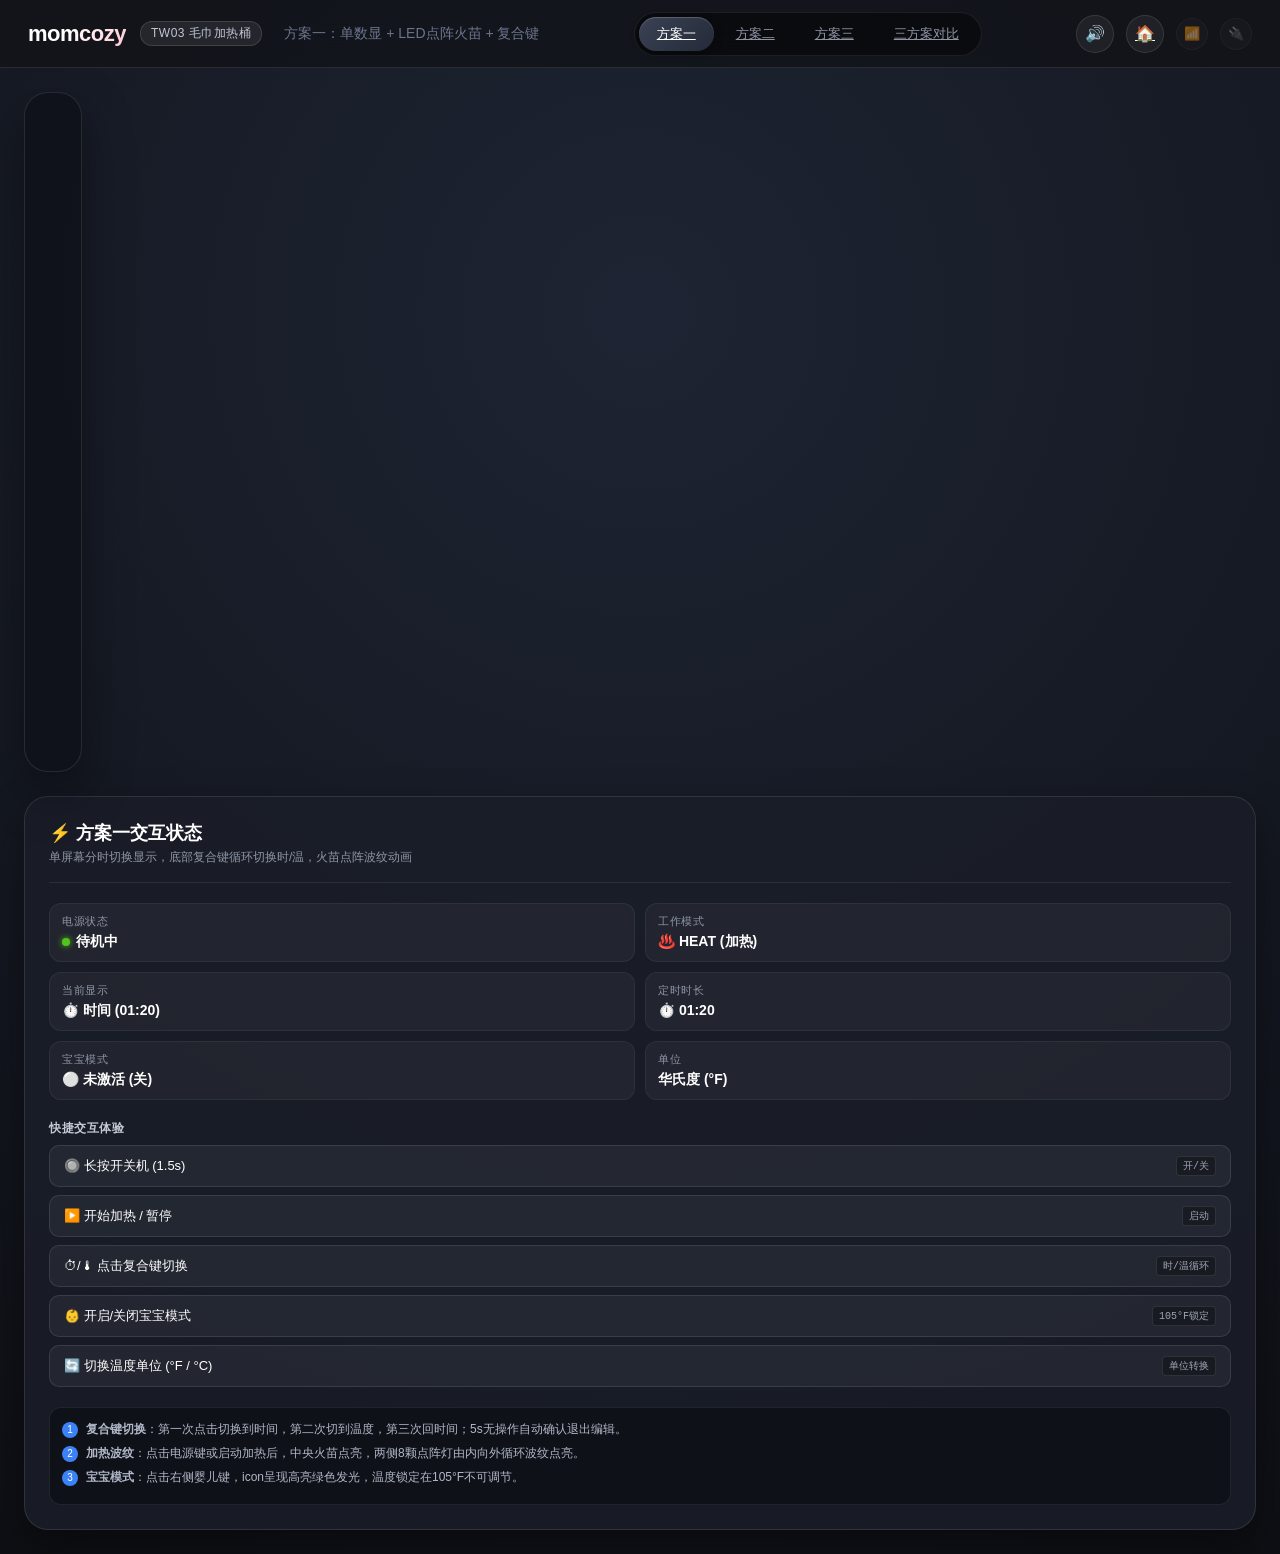
==== commit 522f6de5: "Add BLE connection and ESP32 firmware updates" ====
--- a/scheme1.html
+++ b/scheme1.html
@@ -22,7 +22,8 @@
     <div class="header-actions">
       <button class="btn-icon" id="btnSound" title="声音开/关">🔊</button>
       <a href="index.html" class="btn-icon" title="返回主页">🏠</a>
-      <button class="btn-serial" id="btnSerial" title="硬件调试: 点击连接 Arduino USB 串口 (继电器控制)">🔌</button>
+      <button class="btn-ble" id="btnBle" title="硬件调试: 点击通过蓝牙无线连接 ESP32-S3 (继电器控制)">📶</button>
+      <button class="btn-serial" id="btnSerial" title="硬件调试: 点击连接 USB 串口 (继电器控制)">🔌</button>
     </div>
   </header>
 
--- a/style.css
+++ b/style.css
@@ -398,12 +398,12 @@
 }
 
 @keyframes lockBlink {
-  0%, 100% { opacity: 1; filter: drop-shadow(0 0 8px rgba(255, 255, 255, 0.9)); }
-  50% { opacity: 0.08; filter: none; }
+  0%, 49.9% { opacity: 1; filter: drop-shadow(0 0 8px rgba(255, 255, 255, 0.9)); }
+  50%, 100% { opacity: 0.08; filter: none; }
 }
 
 .lock-warning-blink {
-  animation: lockBlink 0.6s infinite ease-in-out !important;
+  animation: lockBlink 1.2s infinite !important;
 }
 
 @keyframes pauseBlink {
@@ -471,7 +471,7 @@
 .s3-icon-f { left: 56.50%; top: 48.41%; }
 .s3-icon-c { left: 56.50%; top: 52.60%; }
 
-/* ---------------- Scheme 1 Flame & Dots Indicator ---------------- */
+/* ---------------- Scheme 1 Flame & Dots Indicator (参考 方案一_加热指示灯 _ 加热动画 _ 中心向外循环.mp4) ---------------- */
 .s1-indicator-bar {
   position: absolute;
   left: 50%;
@@ -492,13 +492,8 @@
   border-radius: 50%;
   background: #ffffff;
   opacity: 0.15;
-  transition: all 0.25s ease;
-}
-
-.indicator-dot.active {
-  opacity: 1;
-  background: #fecb09;
-  box-shadow: 0 0 5px rgba(254, 203, 9, 0.8), 0 0 8px rgba(254, 203, 9, 0.4);
+  transition: background 0.3s ease, opacity 0.3s ease;
+  will-change: opacity, box-shadow, transform;
 }
 
 .indicator-flame {
@@ -506,14 +501,118 @@
   height: clamp(10px, 0.90vw, 19px);
   color: #ffffff;
   opacity: 0.15;
-  transition: all 0.3s ease;
+  transition: color 0.3s ease, opacity 0.3s ease;
   display: block;
-}
-
+  will-change: opacity, filter, transform;
+}
+
+/* 暂停状态：纯白半亮静止 */
+.indicator-dot.paused,
+.paused .indicator-dot,
+.s1-indicator-bar.paused .indicator-dot {
+  opacity: 0.45 !important;
+  background: #ffffff !important;
+  box-shadow: 0 0 4px rgba(255, 255, 255, 0.35) !important;
+  animation: none !important;
+}
+
+.indicator-flame.paused,
+.paused .indicator-flame,
+.s1-indicator-bar.paused .indicator-flame {
+  opacity: 0.45 !important;
+  color: #ffffff !important;
+  filter: drop-shadow(0 0 4px rgba(255, 255, 255, 0.4)) !important;
+  animation: none !important;
+}
+
+/* 运行加热动画：3.0s 周期，以中心火苗为起点，向外呈正弦波平滑流动扩散 */
+.s1-indicator-bar.running .indicator-flame,
 .indicator-flame.active {
-  opacity: 1;
-  color: #fecb09;
-  filter: drop-shadow(0 0 5px rgba(254, 203, 9, 0.85)) drop-shadow(0 0 10px rgba(254, 203, 9, 0.4));
+  animation: flameRipple 3.0s ease-in-out infinite;
+  animation-delay: 0s;
+}
+
+.s1-indicator-bar.running .indicator-dot,
+.indicator-dot.active {
+  animation: dotRipple 3.0s ease-in-out infinite;
+}
+
+/*
+  各点延迟计算（视频实测 3.0s 周期，波峰每向外传播一级延迟 0.375s）：
+  - 中心火苗 (距离0): 0.000s 达峰值 -> delay: 0s
+  - 距离1 (第4、6子元素，data-idx="3", "4"): 0.375s 达峰值 -> delay: -2.625s
+  - 距离2 (第3、7子元素，data-idx="2", "5"): 0.750s 达峰值 -> delay: -2.250s
+  - 距离3 (第2、8子元素，data-idx="1", "6"): 1.125s 达峰值 -> delay: -1.875s
+  - 距离4 最外侧 (第1、9子元素，data-idx="0", "7"): 1.500s 达峰值 -> delay: -1.500s
+*/
+.s1-indicator-bar.running .indicator-dot[data-idx="3"],
+.s1-indicator-bar.running .indicator-dot[data-idx="4"],
+.s1-indicator-bar .indicator-dot.active[data-idx="3"],
+.s1-indicator-bar .indicator-dot.active[data-idx="4"],
+.s1-indicator-bar.running .indicator-dot:nth-child(4),
+.s1-indicator-bar.running .indicator-dot:nth-child(6),
+.s1-indicator-bar .indicator-dot.active:nth-child(4),
+.s1-indicator-bar .indicator-dot.active:nth-child(6) {
+  animation-delay: -2.625s;
+}
+
+.s1-indicator-bar.running .indicator-dot[data-idx="2"],
+.s1-indicator-bar.running .indicator-dot[data-idx="5"],
+.s1-indicator-bar .indicator-dot.active[data-idx="2"],
+.s1-indicator-bar .indicator-dot.active[data-idx="5"],
+.s1-indicator-bar.running .indicator-dot:nth-child(3),
+.s1-indicator-bar.running .indicator-dot:nth-child(7),
+.s1-indicator-bar .indicator-dot.active:nth-child(3),
+.s1-indicator-bar .indicator-dot.active:nth-child(7) {
+  animation-delay: -2.25s;
+}
+
+.s1-indicator-bar.running .indicator-dot[data-idx="1"],
+.s1-indicator-bar.running .indicator-dot[data-idx="6"],
+.s1-indicator-bar .indicator-dot.active[data-idx="1"],
+.s1-indicator-bar .indicator-dot.active[data-idx="6"],
+.s1-indicator-bar.running .indicator-dot:nth-child(2),
+.s1-indicator-bar.running .indicator-dot:nth-child(8),
+.s1-indicator-bar .indicator-dot.active:nth-child(2),
+.s1-indicator-bar .indicator-dot.active:nth-child(8) {
+  animation-delay: -1.875s;
+}
+
+.s1-indicator-bar.running .indicator-dot[data-idx="0"],
+.s1-indicator-bar.running .indicator-dot[data-idx="7"],
+.s1-indicator-bar .indicator-dot.active[data-idx="0"],
+.s1-indicator-bar .indicator-dot.active[data-idx="7"],
+.s1-indicator-bar.running .indicator-dot:nth-child(1),
+.s1-indicator-bar.running .indicator-dot:nth-child(9),
+.s1-indicator-bar .indicator-dot.active:nth-child(1),
+.s1-indicator-bar .indicator-dot.active:nth-child(9) {
+  animation-delay: -1.50s;
+}
+
+@keyframes flameRipple {
+  0%, 100% {
+    opacity: 1;
+    color: #fecb09;
+    filter: drop-shadow(0 0 6px rgba(254, 203, 9, 0.95)) drop-shadow(0 0 12px rgba(254, 203, 9, 0.5));
+  }
+  50% {
+    opacity: 0.12;
+    color: #fecb09;
+    filter: none;
+  }
+}
+
+@keyframes dotRipple {
+  0%, 100% {
+    opacity: 1;
+    background: #fecb09;
+    box-shadow: 0 0 6px rgba(254, 203, 9, 0.95), 0 0 10px rgba(254, 203, 9, 0.45);
+  }
+  50% {
+    opacity: 0.12;
+    background: #fecb09;
+    box-shadow: none;
+  }
 }
 
 /* ---------------- Scheme 2 & 3 Yellow Divider Line & Sweeping Animation ---------------- */
@@ -833,14 +932,21 @@
   justify-content: center;
   cursor: pointer;
   z-index: 3;
+  opacity: 0.45;
+  transition: all 0.25s ease;
 }
 
 .pill-baby-center img {
   width: 68%;
   height: 68%;
   object-fit: contain;
-  opacity: 0.25;
+  opacity: 1;
   transition: all 0.25s ease;
+}
+
+.pill-baby-center:hover {
+  opacity: 1 !important;
+  filter: drop-shadow(0 0 8px rgba(255, 255, 255, 0.85));
 }
 
 /* Time/Temp Composite Key (Left of Pill) */
@@ -940,7 +1046,7 @@
 }
 
 .s3-time-btn.active, .s3-time-btn:hover {
-  opacity: 1;
+  opacity: 1 !important;
   filter: drop-shadow(0 0 8px rgba(255, 255, 255, 0.85));
 }
 
@@ -957,7 +1063,7 @@
 }
 
 .s3-temp-btn.active, .s3-temp-btn:hover {
-  opacity: 1;
+  opacity: 1 !important;
   filter: drop-shadow(0 0 8px rgba(255, 255, 255, 0.85));
 }
 
@@ -1322,7 +1428,7 @@
   font-weight: 700;
 }
 
-/* ==================== WEB SERIAL SUBTLE BUTTON STYLES ==================== */
+/* ==================== HARDWARE (BLE & SERIAL) BUTTON STYLES ==================== */
 .header-right-tools {
   position: absolute;
   right: 24px;
@@ -1334,6 +1440,7 @@
   z-index: 10;
 }
 
+.btn-ble,
 .btn-serial {
   width: 32px;
   height: 32px;
@@ -1346,11 +1453,19 @@
   align-items: center;
   justify-content: center;
   cursor: pointer;
-  opacity: 0.35;
+  opacity: 0.45;
   transition: all 0.25s ease;
   user-select: none;
   padding: 0;
   box-sizing: border-box;
+}
+
+.btn-ble:hover {
+  opacity: 0.95;
+  background: rgba(56, 189, 248, 0.15);
+  border-color: rgba(56, 189, 248, 0.5);
+  transform: scale(1.08);
+  color: #38bdf8;
 }
 
 .btn-serial:hover {
@@ -1358,6 +1473,20 @@
   background: rgba(255, 255, 255, 0.1);
   border-color: rgba(255, 255, 255, 0.2);
   transform: scale(1.05);
+}
+
+.btn-ble.ble-connected {
+  opacity: 1;
+  background: rgba(14, 165, 233, 0.2) !important;
+  border-color: rgba(56, 189, 248, 0.8) !important;
+  box-shadow: 0 0 10px rgba(56, 189, 248, 0.5);
+  animation: pulseBleGlow 2s infinite;
+}
+
+@keyframes pulseBleGlow {
+  0% { box-shadow: 0 0 0 0 rgba(56, 189, 248, 0.6); }
+  70% { box-shadow: 0 0 0 8px rgba(56, 189, 248, 0); }
+  100% { box-shadow: 0 0 0 0 rgba(56, 189, 248, 0); }
 }
 
 .btn-serial.serial-connected {
